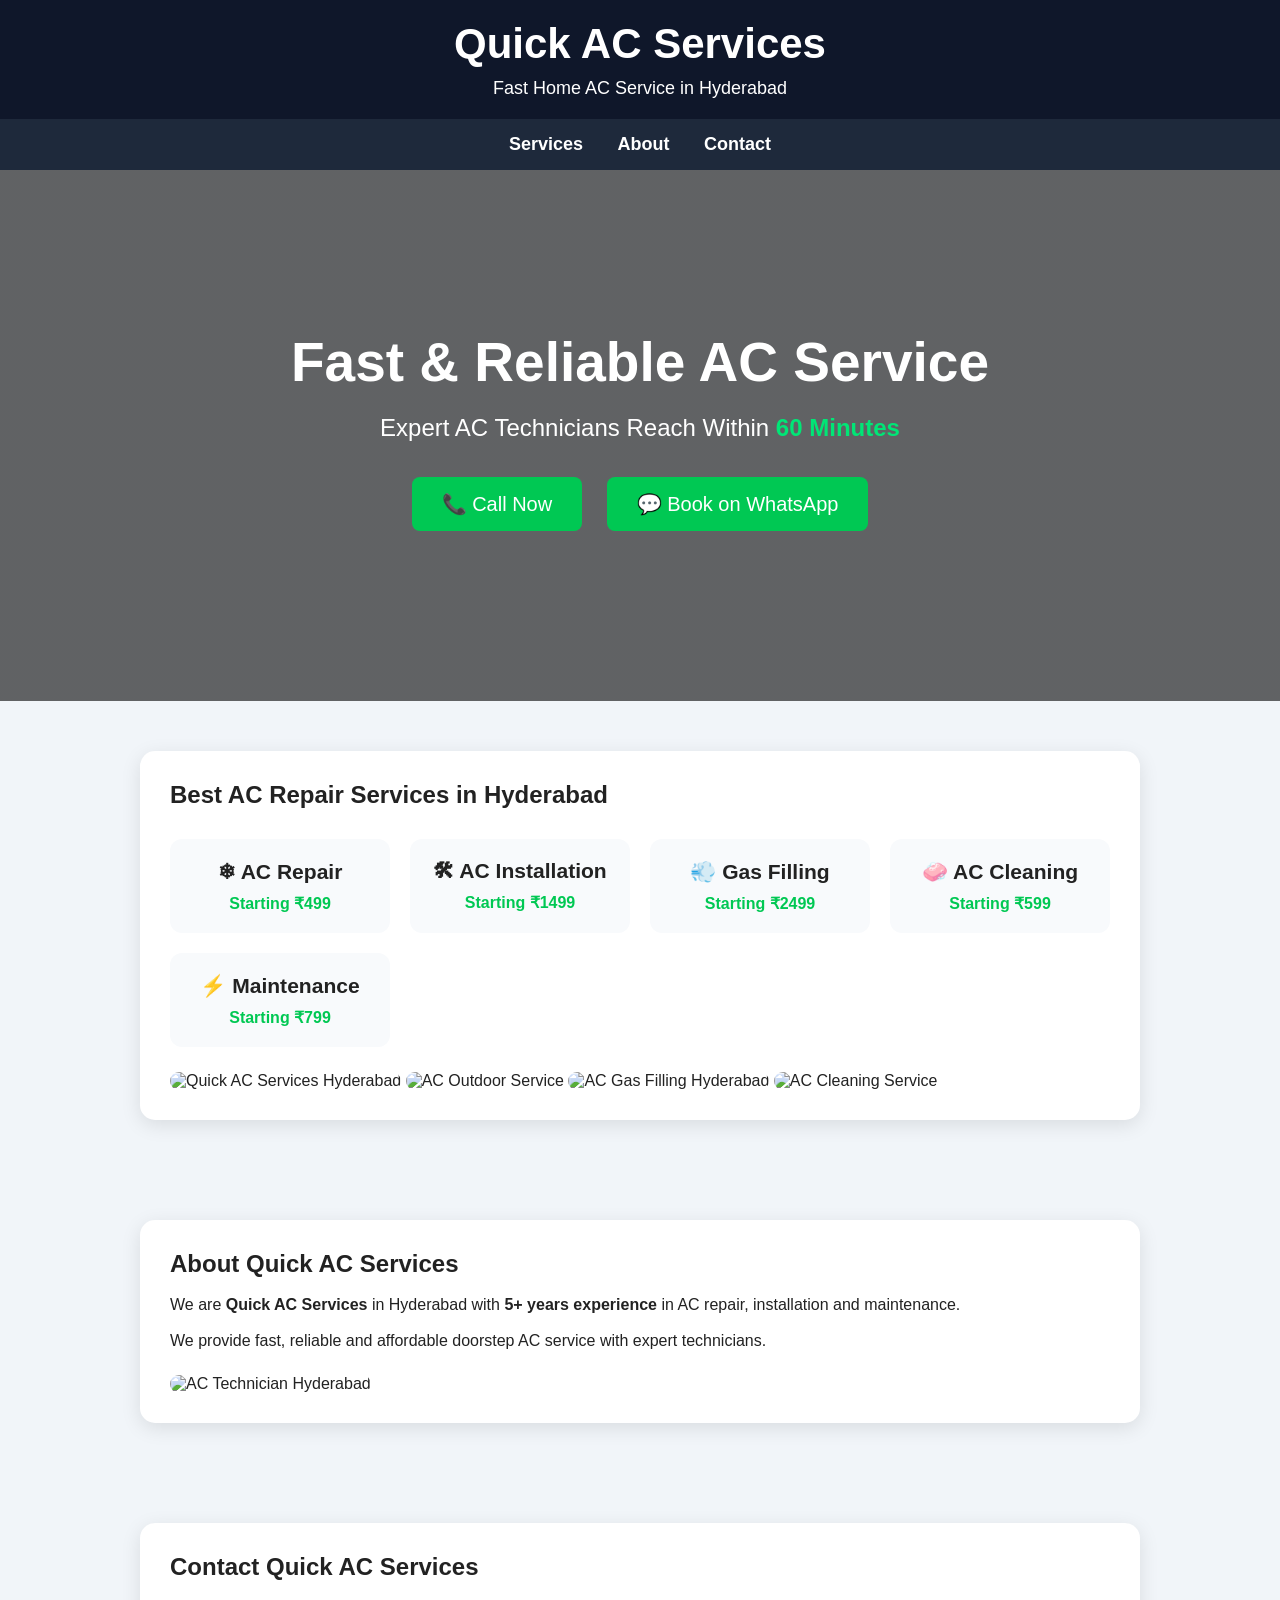
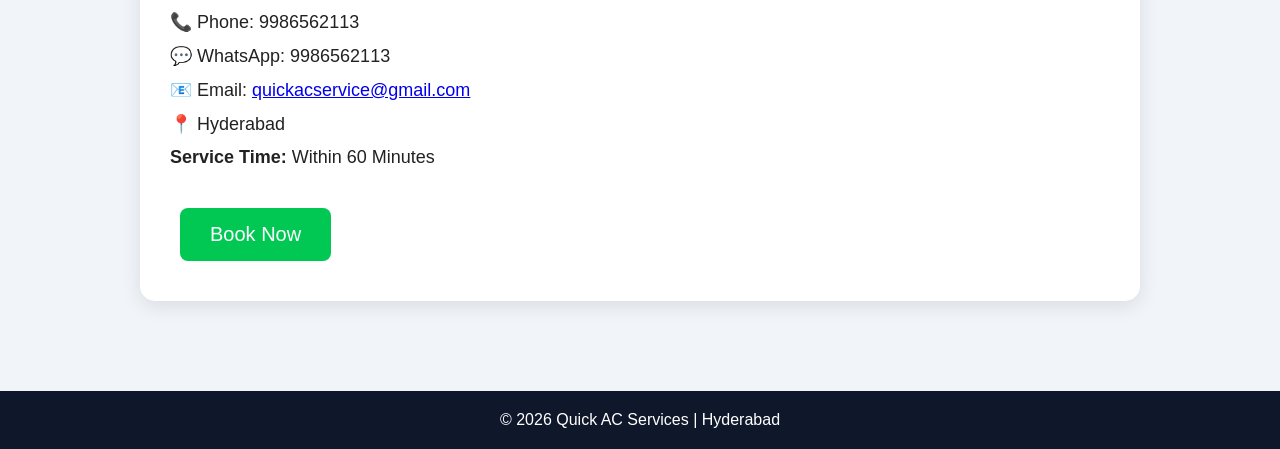
==== index.html @ db3abd40 "Update index.html" ====
<!DOCTYPE html>
<html lang="en">

<head>
  <meta charset="UTF-8">
  <meta name="viewport" content="width=device-width, initial-scale=1.0">

  <title>Quick AC Services Hyderabad | AC Repair & Installation</title>

  <meta name="description"
        content="Quick AC Services Hyderabad provides AC repair, installation, gas filling, cleaning and maintenance services with fast doorstep support.">

  <meta name="keywords"
        content="Quick AC Services, AC repair Hyderabad, AC installation, AC gas filling, AC cleaning">

  <meta name="robots" content="index, follow">

  <meta name="author" content="Quick AC Services">

  <link rel="canonical"
        href="https://acservicecooltechs-cmyk.github.io/quickacservices.github.io/">

  <link rel="stylesheet" href="style.css">

</head>

<body>

<header>
  <h1>Quick AC Services</h1>
  <p>Fast Home AC Service in Hyderabad</p>
</header>

<nav>
  <a href="#services">Services</a>
  <a href="#about">About</a>
  <a href="#contact">Contact</a>
</nav>

<!-- HERO -->

<div class="hero">

  <h1>Fast & Reliable AC Service</h1>

  <p>
    Expert AC Technicians Reach Within
    <span class="highlight">60 Minutes</span>
  </p>

  <a class="btn"
     href="tel:+919986562113">
    📞 Call Now
  </a>

  <a class="btn"
     href="https://wa.me/919986562113"
     target="_blank">
    💬 Book on WhatsApp
  </a>

</div>

<!-- SERVICES -->

<section id="services">

  <div class="card">

    <h2>Best AC Repair Services in Hyderabad</h2>

    <div class="services-list">

      <div class="service-box">
        <h3>❄ AC Repair</h3>
        <p class="price">Starting ₹499</p>
      </div>

      <div class="service-box">
        <h3>🛠 AC Installation</h3>
        <p class="price">Starting ₹1499</p>
      </div>

      <div class="service-box">
        <h3>💨 Gas Filling</h3>
        <p class="price">Starting ₹2499</p>
      </div>

      <div class="service-box">
        <h3>🧼 AC Cleaning</h3>
        <p class="price">Starting ₹599</p>
      </div>

      <div class="service-box">
        <h3>⚡ Maintenance</h3>
        <p class="price">Starting ₹799</p>
      </div>

    </div>

    <img src="https://w0.peakpx.com/wallpaper/912/754/HD-wallpaper-affordable-ac-repair-in-mumbai-keep-your-home-cool-and-comfortable-ac-repair-in-mumbai-ac-repairing-service-mumbai-mumbai-ac-repair-ac-repair-mumbai-mumbai-ac-service-centre.jpg"
         alt="Quick AC Services Hyderabad">

    <img src="https://www.lsairconservicing.sg/wp-content/uploads/2024/07/clean-an-outdoor-aircon-unit.jpg"
         alt="AC Outdoor Service">

    <img src="https://ajmeracservice.com/wp-content/uploads/2023/07/ac-gas-filling-ajmer-city.jpg"
         alt="AC Gas Filling Hyderabad">

    <img src="https://img.freepik.com/premium-photo/air-conditioner-cleaning-with-spray-foam-cleaner_293060-8781.jpg"
         alt="AC Cleaning Service">

  </div>

</section>

<!-- ABOUT -->

<section id="about">

  <div class="card">

    <h2>About Quick AC Services</h2>

    <br>

    <p>
      We are <b>Quick AC Services</b> in Hyderabad with
      <b>5+ years experience</b> in AC repair,
      installation and maintenance.
    </p>

    <br>

    <p>
      We provide fast, reliable and affordable
      doorstep AC service with expert technicians.
    </p>

    <img src="https://images.unsplash.com/photo-1581092921461-eab62e97a780?q=80&w=1400&auto=format&fit=crop"
         alt="AC Technician Hyderabad">

  </div>

</section>

<!-- CONTACT -->

<section id="contact">

  <div class="card contact">

    <h2>Contact Quick AC Services</h2>

    <br>

    <p>📞 Phone: 9986562113</p>

    <p>💬 WhatsApp: 9986562113</p>

    <p>
      📧 Email:
      <a href="mailto:quickacservice@gmail.com">
        quickacservice@gmail.com
      </a>
    </p>

    <p>📍 Hyderabad</p>

    <p><b>Service Time:</b> Within 60 Minutes</p>

    <br>

    <a class="btn"
       href="https://wa.me/919986562113"
       target="_blank">
      Book Now
    </a>

  </div>

</section>

<footer>
  <p>© 2026 Quick AC Services | Hyderabad</p>
</footer>

</body>
</html>
---- style.css ----
*{
  margin:0;
  padding:0;
  box-sizing:border-box;
}

body{
  font-family:Arial,sans-serif;
  background:#f1f5f9;
  color:#222;
}

/* HEADER */

header{
  background:#0f172a;
  color:white;
  padding:20px;
  text-align:center;
}

header h1{
  font-size:42px;
}

header p{
  margin-top:10px;
  font-size:18px;
}

/* NAVBAR */

nav{
  background:#1e293b;
  padding:15px;
  text-align:center;
}

nav a{
  color:white;
  text-decoration:none;
  margin:15px;
  font-weight:bold;
  font-size:18px;
}

/* HERO */

.hero{
  background:
  linear-gradient(rgba(0,0,0,0.6),rgba(0,0,0,0.6)),
  url('https://static.vecteezy.com/system/resources/thumbnails/074/236/850/small/professional-air-conditioner-repair-technician-using-screwdriver-for-split-system-maintenance-photo.jpg');

  background-size:cover;
  background-position:center;

  color:white;
  text-align:center;
  padding:160px 20px;
}

.hero h1{
  font-size:55px;
  margin-bottom:20px;
}

.hero p{
  font-size:24px;
  margin-bottom:25px;
}

/* BUTTON */

.btn{
  background:#00c853;
  color:white;
  padding:15px 30px;
  text-decoration:none;
  border-radius:8px;
  font-size:20px;
  display:inline-block;
  transition:0.3s;
  margin:10px;
}

.btn:hover{
  background:#00a844;
}

/* SECTION */

section{
  padding:50px 20px;
}

/* CARD */

.card{
  background:white;
  max-width:1000px;
  margin:auto;
  padding:30px;
  border-radius:15px;
  box-shadow:0 5px 20px rgba(0,0,0,0.1);
}

/* SERVICES */

.services-list{
  display:grid;
  grid-template-columns:repeat(auto-fit,minmax(200px,1fr));
  gap:20px;
  margin-top:30px;
}

.service-box{
  background:#f8fafc;
  padding:20px;
  border-radius:12px;
  text-align:center;
  font-size:18px;
  font-weight:bold;
  transition:0.3s;
}

.service-box:hover{
  transform:translateY(-5px);
  box-shadow:0 8px 20px rgba(0,0,0,0.1);
}

.price{
  display:block;
  margin-top:10px;
  font-size:16px;
  color:#00c853;
  font-weight:700;
}

img{
  width:100%;
  border-radius:15px;
  margin-top:25px;
}

/* CONTACT */

.contact p{
  margin:12px 0;
  font-size:18px;
}

/* FOOTER */

footer{
  background:#0f172a;
  color:white;
  text-align:center;
  padding:20px;
  margin-top:40px;
}

.highlight{
  color:#00e676;
  font-weight:bold;
}

/* MOBILE RESPONSIVE */

@media(max-width:768px){

  .hero h1{
    font-size:36px;
  }

  .hero p{
    font-size:18px;
  }

  header h1{
    font-size:30px;
  }

  nav a{
    display:block;
    margin:10px 0;
  }

}
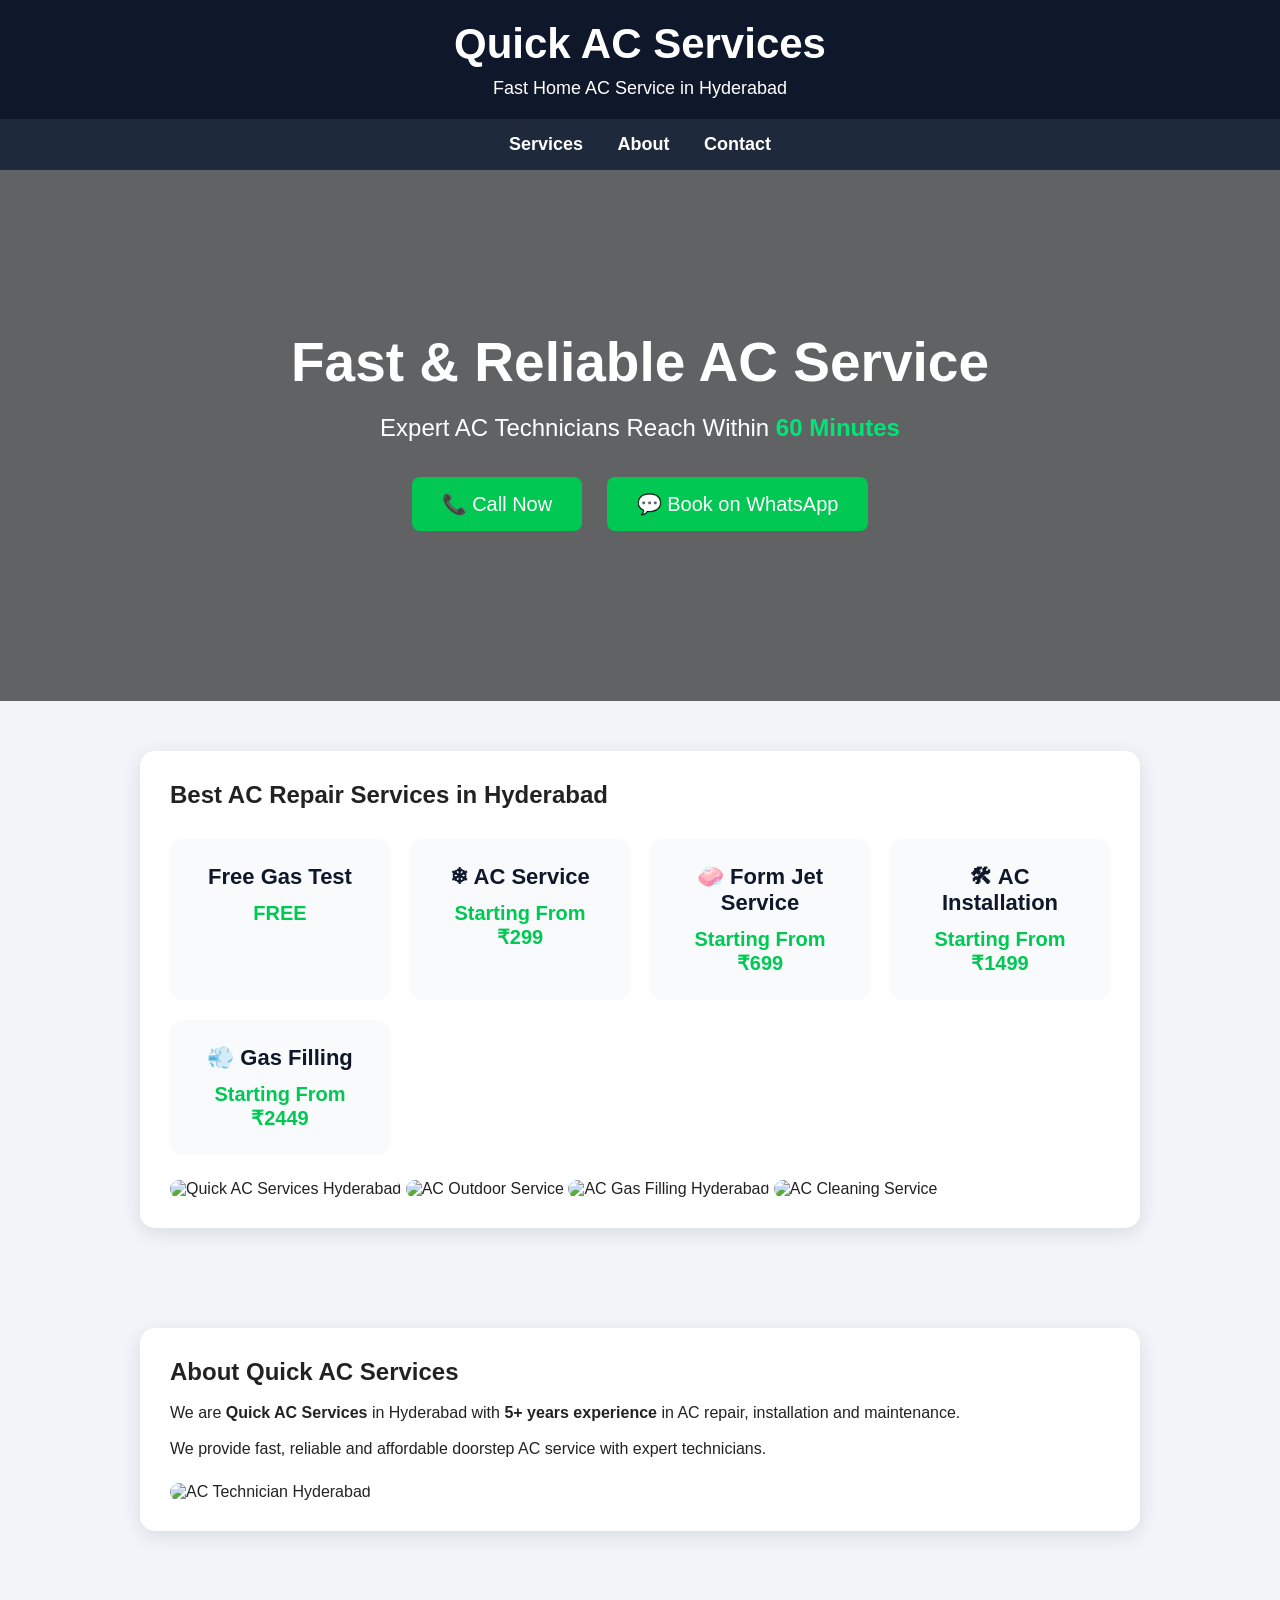
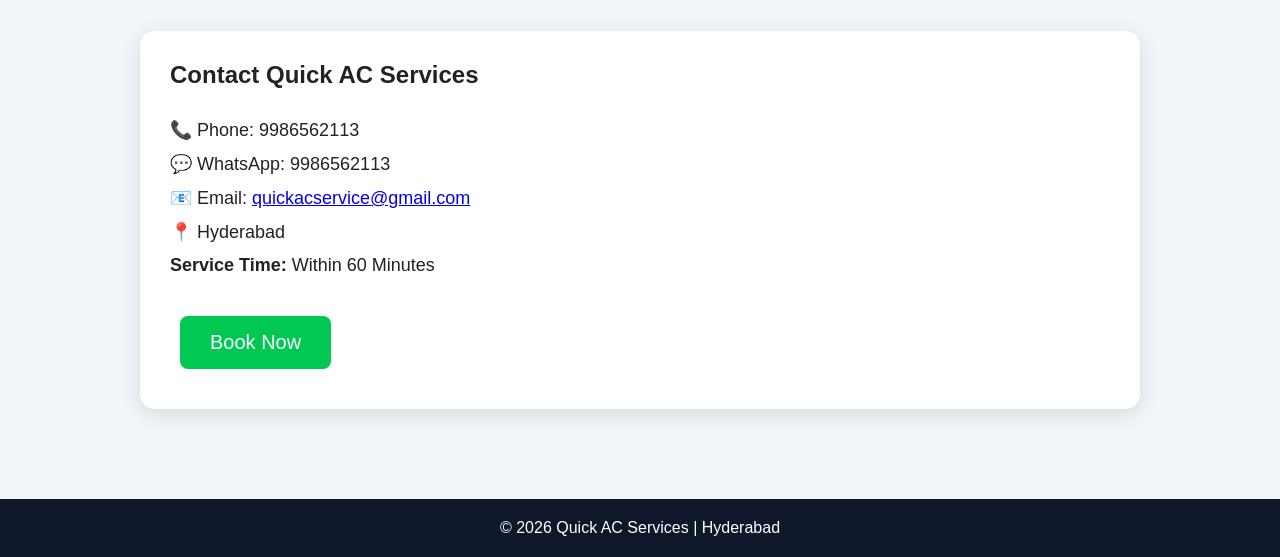
==== commit d013f05f: "Update index.html" ====
--- a/index.html
+++ b/index.html
@@ -70,30 +70,30 @@
     <h2>Best AC Repair Services in Hyderabad</h2>
 
     <div class="services-list">
-
+      
       <div class="service-box">
-        <h3>❄ AC Repair</h3>
-        <p class="price">Starting ₹499</p>
+        <h3>Free Gas Test</h3>
+        <p class="price">FREE</p>
       </div>
 
       <div class="service-box">
+        <h3>❄ AC Service</h3>
+        <p class="price">Starting From ₹299</p>
+      </div>
+
+      <div class="service-box">
+        <h3>🧼 Form Jet Service</h3>
+        <p class="price">Starting From ₹699</p>
+      </div>
+      
+      <div class="service-box">
         <h3>🛠 AC Installation</h3>
-        <p class="price">Starting ₹1499</p>
+        <p class="price">Starting From ₹1499</p>
       </div>
 
       <div class="service-box">
         <h3>💨 Gas Filling</h3>
-        <p class="price">Starting ₹2499</p>
-      </div>
-
-      <div class="service-box">
-        <h3>🧼 AC Cleaning</h3>
-        <p class="price">Starting ₹599</p>
-      </div>
-
-      <div class="service-box">
-        <h3>⚡ Maintenance</h3>
-        <p class="price">Starting ₹799</p>
+        <p class="price">Starting From ₹2449</p>
       </div>
 
     </div>
--- a/style.css
+++ b/style.css
@@ -115,11 +115,9 @@
 
 .service-box{
   background:#f8fafc;
-  padding:20px;
+  padding:25px;
   border-radius:12px;
   text-align:center;
-  font-size:18px;
-  font-weight:bold;
   transition:0.3s;
 }
 
@@ -128,12 +126,16 @@
   box-shadow:0 8px 20px rgba(0,0,0,0.1);
 }
 
+.service-box h3{
+  font-size:22px;
+  margin-bottom:12px;
+  color:#0f172a;
+}
+
 .price{
-  display:block;
-  margin-top:10px;
-  font-size:16px;
   color:#00c853;
-  font-weight:700;
+  font-size:20px;
+  font-weight:bold;
 }
 
 img{
@@ -184,5 +186,12 @@
     display:block;
     margin:10px 0;
   }
-
+  
+  .price{
+    display:block;
+    margin-top:10px;
+    color:#00c853;
+    font-size:20px;
+    font-weight:bold;
+  }
 }
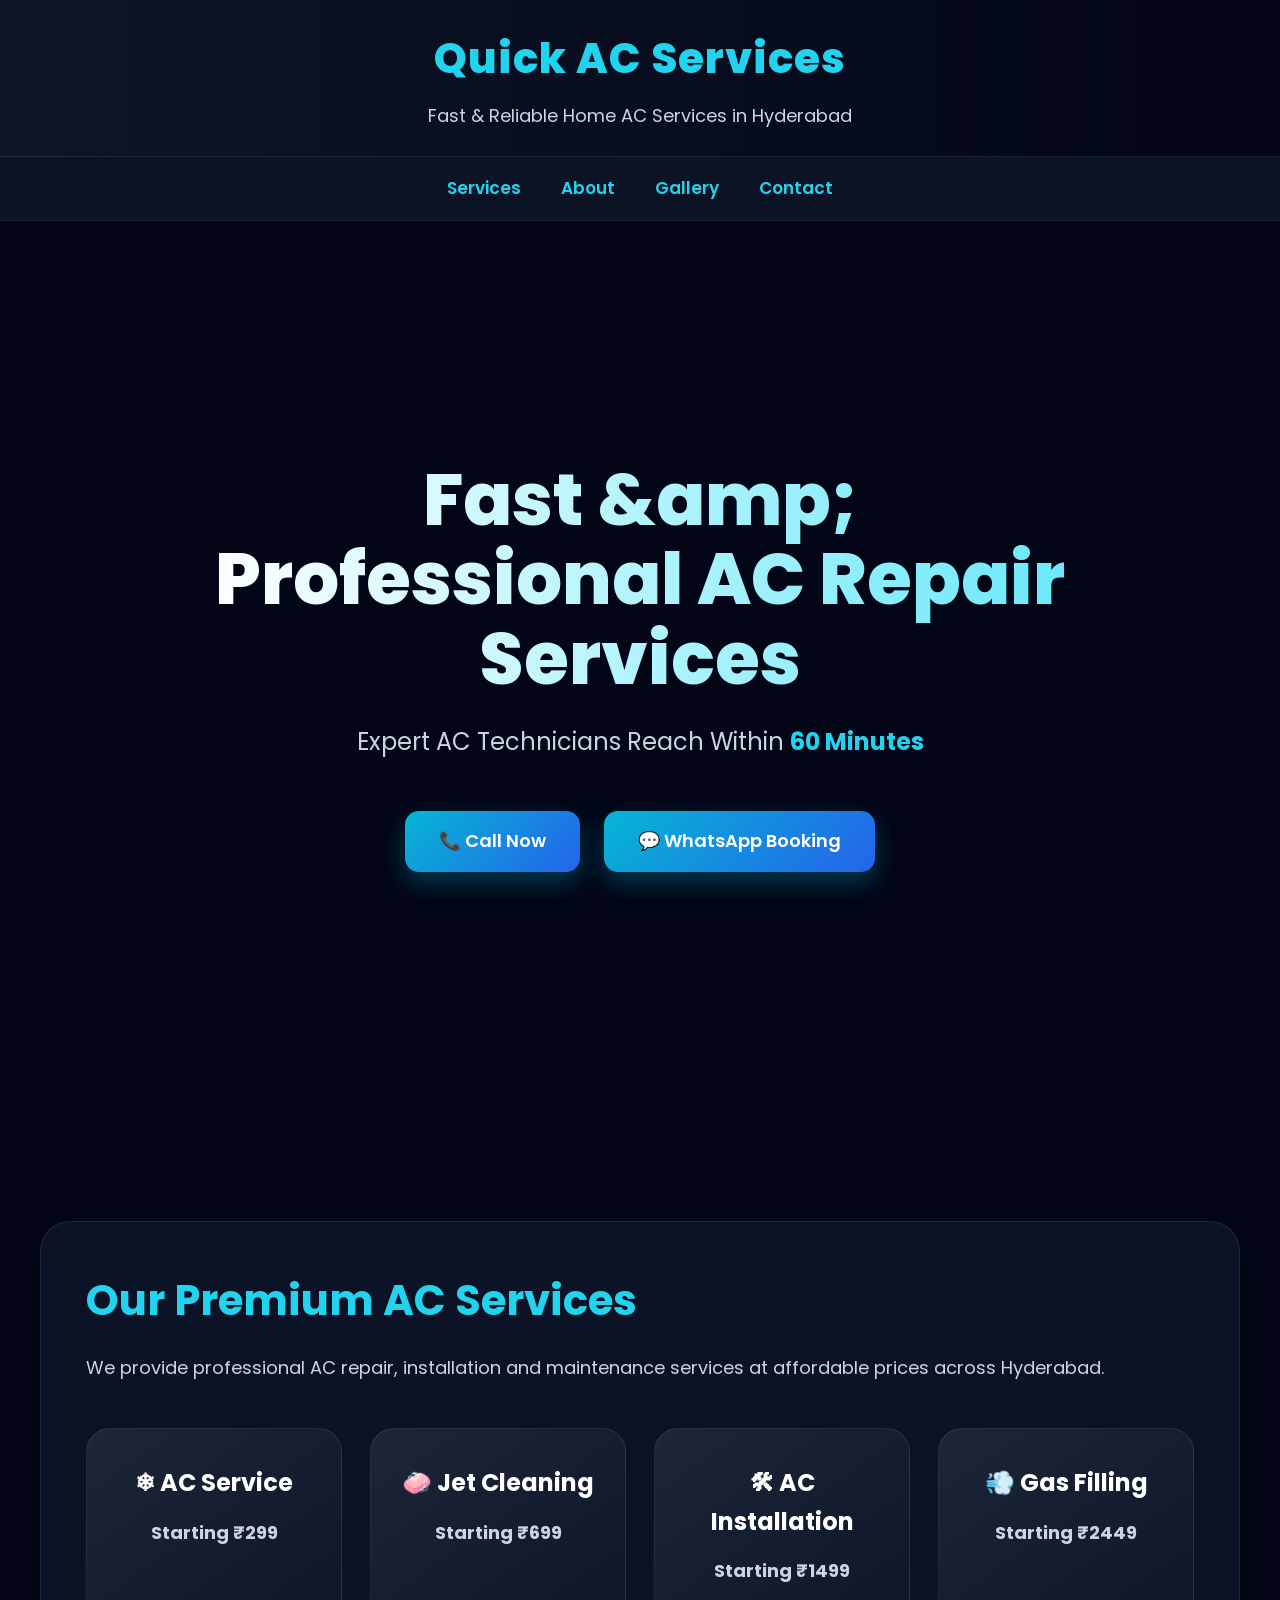
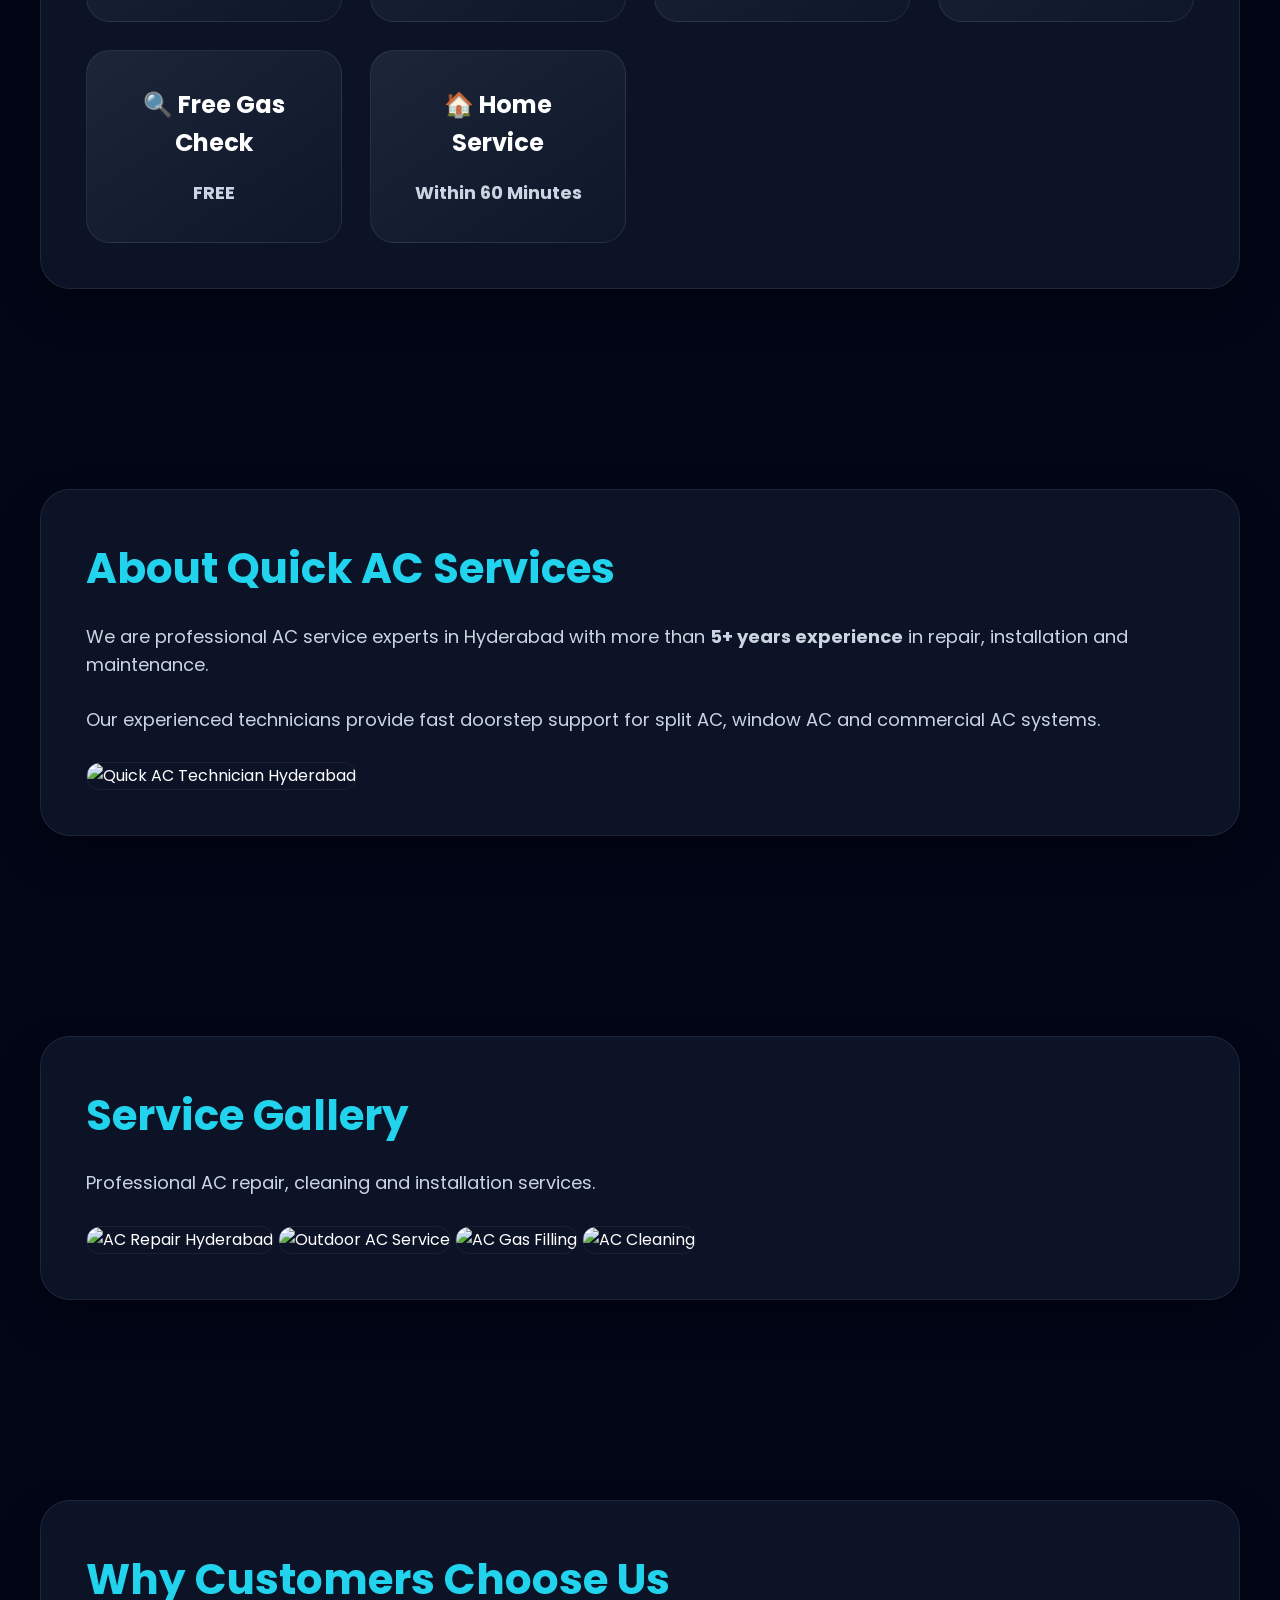
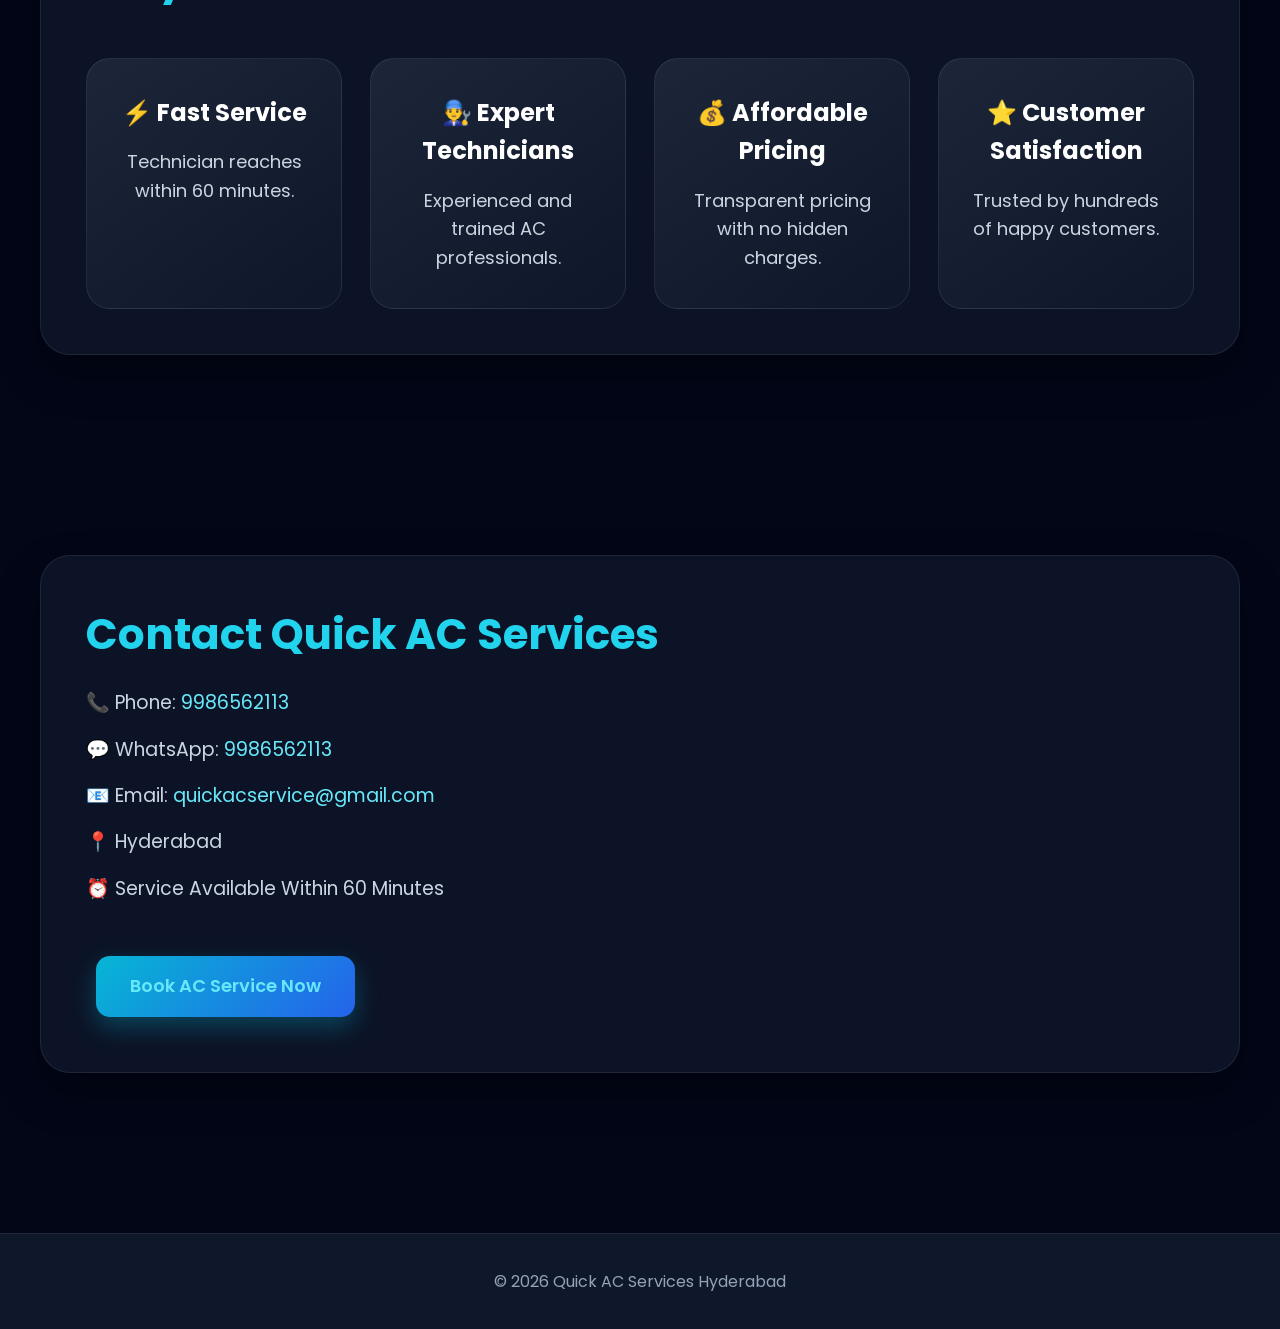
==== commit 250c6d97: "Update index.html" ====
--- a/index.html
+++ b/index.html
@@ -2,188 +2,403 @@
 <html lang="en">
 
 <head>
+
   <meta charset="UTF-8">
-  <meta name="viewport" content="width=device-width, initial-scale=1.0">
-
-  <title>Quick AC Services Hyderabad | AC Repair & Installation</title>
+
+  <meta name="viewport"
+        content="width=device-width, initial-scale=1.0">
+
+  <title>
+    Quick AC Services Hyderabad | AC Repair & Installation
+  </title>
 
   <meta name="description"
-        content="Quick AC Services Hyderabad provides AC repair, installation, gas filling, cleaning and maintenance services with fast doorstep support.">
+        content="Quick AC Services Hyderabad provides fast AC repair, installation, gas filling, cleaning and maintenance services with expert technicians at your doorstep.">
 
   <meta name="keywords"
-        content="Quick AC Services, AC repair Hyderabad, AC installation, AC gas filling, AC cleaning">
-
-  <meta name="robots" content="index, follow">
-
-  <meta name="author" content="Quick AC Services">
+        content="AC Repair Hyderabad, AC Installation Hyderabad, AC Gas Filling, AC Cleaning Services, Quick AC Services">
+
+  <meta name="robots"
+        content="index, follow">
+
+  <meta name="author"
+        content="Quick AC Services">
+
+  <meta property="og:title"
+        content="Quick AC Services Hyderabad">
+
+  <meta property="og:description"
+        content="Professional AC Repair & Installation Services in Hyderabad. Fast Service Within 60 Minutes.">
+
+  <meta property="og:type"
+        content="website">
+
+  <meta property="og:image"
+        content="https://images.unsplash.com/photo-1581578731548-c64695cc6952?q=80&w=1200&auto=format&fit=crop">
+
+  <meta property="og:url"
+        content="https://acservicecooltechs-cmyk.github.io/quickacservices.github.io/">
 
   <link rel="canonical"
         href="https://acservicecooltechs-cmyk.github.io/quickacservices.github.io/">
 
-  <link rel="stylesheet" href="style.css">
+  <link rel="stylesheet"
+        href="style.css">
 
 </head>
 
 <body>
 
+<!-- HEADER -->
+
 <header>
+
   <h1>Quick AC Services</h1>
-  <p>Fast Home AC Service in Hyderabad</p>
+
+  <p>
+    Fast & Reliable Home AC Services in Hyderabad
+  </p>
+
 </header>
 
+<!-- NAVBAR -->
+
 <nav>
+
   <a href="#services">Services</a>
+
   <a href="#about">About</a>
+
+  <a href="#gallery">Gallery</a>
+
   <a href="#contact">Contact</a>
+
 </nav>
 
-<!-- HERO -->
-
-<div class="hero">
-
-  <h1>Fast & Reliable AC Service</h1>
+<!-- HERO SECTION -->
+
+<section class="hero">
+
+  <h1>
+    Fast & Professional AC Repair Services
+  </h1>
 
   <p>
     Expert AC Technicians Reach Within
     <span class="highlight">60 Minutes</span>
   </p>
 
-  <a class="btn"
-     href="tel:+919986562113">
-    📞 Call Now
-  </a>
-
-  <a class="btn"
-     href="https://wa.me/919986562113"
-     target="_blank">
-    💬 Book on WhatsApp
-  </a>
-
-</div>
-
-<!-- SERVICES -->
-
-<section id="services">
-
-  <div class="card">
-
-    <h2>Best AC Repair Services in Hyderabad</h2>
-
-    <div class="services-list">
-      
-      <div class="service-box">
-        <h3>Free Gas Test</h3>
-        <p class="price">FREE</p>
-      </div>
-
-      <div class="service-box">
-        <h3>❄ AC Service</h3>
-        <p class="price">Starting From ₹299</p>
-      </div>
-
-      <div class="service-box">
-        <h3>🧼 Form Jet Service</h3>
-        <p class="price">Starting From ₹699</p>
-      </div>
-      
-      <div class="service-box">
-        <h3>🛠 AC Installation</h3>
-        <p class="price">Starting From ₹1499</p>
-      </div>
-
-      <div class="service-box">
-        <h3>💨 Gas Filling</h3>
-        <p class="price">Starting From ₹2449</p>
-      </div>
-
-    </div>
-
-    <img src="https://w0.peakpx.com/wallpaper/912/754/HD-wallpaper-affordable-ac-repair-in-mumbai-keep-your-home-cool-and-comfortable-ac-repair-in-mumbai-ac-repairing-service-mumbai-mumbai-ac-repair-ac-repair-mumbai-mumbai-ac-service-centre.jpg"
-         alt="Quick AC Services Hyderabad">
-
-    <img src="https://www.lsairconservicing.sg/wp-content/uploads/2024/07/clean-an-outdoor-aircon-unit.jpg"
-         alt="AC Outdoor Service">
-
-    <img src="https://ajmeracservice.com/wp-content/uploads/2023/07/ac-gas-filling-ajmer-city.jpg"
-         alt="AC Gas Filling Hyderabad">
-
-    <img src="https://img.freepik.com/premium-photo/air-conditioner-cleaning-with-spray-foam-cleaner_293060-8781.jpg"
-         alt="AC Cleaning Service">
-
-  </div>
-
-</section>
-
-<!-- ABOUT -->
-
-<section id="about">
-
-  <div class="card">
-
-    <h2>About Quick AC Services</h2>
-
-    <br>
-
-    <p>
-      We are <b>Quick AC Services</b> in Hyderabad with
-      <b>5+ years experience</b> in AC repair,
-      installation and maintenance.
-    </p>
-
-    <br>
-
-    <p>
-      We provide fast, reliable and affordable
-      doorstep AC service with expert technicians.
-    </p>
-
-    <img src="https://images.unsplash.com/photo-1581092921461-eab62e97a780?q=80&w=1400&auto=format&fit=crop"
-         alt="AC Technician Hyderabad">
-
-  </div>
-
-</section>
-
-<!-- CONTACT -->
-
-<section id="contact">
-
-  <div class="card contact">
-
-    <h2>Contact Quick AC Services</h2>
-
-    <br>
-
-    <p>📞 Phone: 9986562113</p>
-
-    <p>💬 WhatsApp: 9986562113</p>
-
-    <p>
-      📧 Email:
-      <a href="mailto:quickacservice@gmail.com">
-        quickacservice@gmail.com
-      </a>
-    </p>
-
-    <p>📍 Hyderabad</p>
-
-    <p><b>Service Time:</b> Within 60 Minutes</p>
-
-    <br>
+  <div>
+
+    <a class="btn"
+       href="tel:+919986562113">
+
+      📞 Call Now
+
+    </a>
 
     <a class="btn"
        href="https://wa.me/919986562113"
        target="_blank">
-      Book Now
+
+      💬 WhatsApp Booking
+
     </a>
 
   </div>
 
 </section>
 
+<!-- SERVICES -->
+
+<section id="services">
+
+  <div class="card">
+
+    <h2>
+      Our Premium AC Services
+    </h2>
+
+    <p>
+      We provide professional AC repair,
+      installation and maintenance services
+      at affordable prices across Hyderabad.
+    </p>
+
+    <div class="services-list">
+
+      <div class="service-box">
+
+        <h3>❄ AC Service</h3>
+
+        <p class="price">
+          Starting ₹299
+        </p>
+
+      </div>
+
+      <div class="service-box">
+
+        <h3>🧼 Jet Cleaning</h3>
+
+        <p class="price">
+          Starting ₹699
+        </p>
+
+      </div>
+
+      <div class="service-box">
+
+        <h3>🛠 AC Installation</h3>
+
+        <p class="price">
+          Starting ₹1499
+        </p>
+
+      </div>
+
+      <div class="service-box">
+
+        <h3>💨 Gas Filling</h3>
+
+        <p class="price">
+          Starting ₹2449
+        </p>
+
+      </div>
+
+      <div class="service-box">
+
+        <h3>🔍 Free Gas Check</h3>
+
+        <p class="price">
+          FREE
+        </p>
+
+      </div>
+
+      <div class="service-box">
+
+        <h3>🏠 Home Service</h3>
+
+        <p class="price">
+          Within 60 Minutes
+        </p>
+
+      </div>
+
+    </div>
+
+  </div>
+
+</section>
+
+<!-- ABOUT -->
+
+<section id="about">
+
+  <div class="card">
+
+    <h2>
+      About Quick AC Services
+    </h2>
+
+    <p>
+      We are professional AC service experts
+      in Hyderabad with more than
+      <b>5+ years experience</b>
+      in repair, installation and maintenance.
+    </p>
+
+    <br>
+
+    <p>
+      Our experienced technicians provide
+      fast doorstep support for split AC,
+      window AC and commercial AC systems.
+    </p>
+
+    <img src="https://images.unsplash.com/photo-1581092921461-eab62e97a780?q=80&w=1400&auto=format&fit=crop"
+         alt="Quick AC Technician Hyderabad">
+
+  </div>
+
+</section>
+
+<!-- GALLERY -->
+
+<section id="gallery">
+
+  <div class="card">
+
+    <h2>
+      Service Gallery
+    </h2>
+
+    <p>
+      Professional AC repair, cleaning
+      and installation services.
+    </p>
+
+    <img src="https://w0.peakpx.com/wallpaper/912/754/HD-wallpaper-affordable-ac-repair-in-mumbai-keep-your-home-cool-and-comfortable-ac-repair-in-mumbai-ac-repairing-service-mumbai-mumbai-ac-repair-ac-repair-mumbai-mumbai-ac-service-centre.jpg"
+         alt="AC Repair Hyderabad">
+
+    <img src="https://www.lsairconservicing.sg/wp-content/uploads/2024/07/clean-an-outdoor-aircon-unit.jpg"
+         alt="Outdoor AC Service">
+
+    <img src="https://ajmeracservice.com/wp-content/uploads/2023/07/ac-gas-filling-ajmer-city.jpg"
+         alt="AC Gas Filling">
+
+    <img src="https://img.freepik.com/premium-photo/air-conditioner-cleaning-with-spray-foam-cleaner_293060-8781.jpg"
+         alt="AC Cleaning">
+
+  </div>
+
+</section>
+
+<!-- WHY CHOOSE US -->
+
+<section>
+
+  <div class="card">
+
+    <h2>
+      Why Customers Choose Us
+    </h2>
+
+    <div class="services-list">
+
+      <div class="service-box">
+
+        <h3>⚡ Fast Service</h3>
+
+        <p>
+          Technician reaches within
+          60 minutes.
+        </p>
+
+      </div>
+
+      <div class="service-box">
+
+        <h3>👨‍🔧 Expert Technicians</h3>
+
+        <p>
+          Experienced and trained AC
+          professionals.
+        </p>
+
+      </div>
+
+      <div class="service-box">
+
+        <h3>💰 Affordable Pricing</h3>
+
+        <p>
+          Transparent pricing with
+          no hidden charges.
+        </p>
+
+      </div>
+
+      <div class="service-box">
+
+        <h3>⭐ Customer Satisfaction</h3>
+
+        <p>
+          Trusted by hundreds of happy
+          customers.
+        </p>
+
+      </div>
+
+    </div>
+
+  </div>
+
+</section>
+
+<!-- CONTACT -->
+
+<section id="contact">
+
+  <div class="card contact">
+
+    <h2>
+      Contact Quick AC Services
+    </h2>
+
+    <p>
+      📞 Phone:
+      <a href="tel:+919986562113">
+        9986562113
+      </a>
+    </p>
+
+    <p>
+      💬 WhatsApp:
+      <a href="https://wa.me/919986562113"
+         target="_blank">
+
+        9986562113
+
+      </a>
+    </p>
+
+    <p>
+      📧 Email:
+      <a href="mailto:quickacservice@gmail.com">
+
+        quickacservice@gmail.com
+
+      </a>
+    </p>
+
+    <p>
+      📍 Hyderabad
+    </p>
+
+    <p>
+      ⏰ Service Available Within 60 Minutes
+    </p>
+
+    <br>
+
+    <a class="btn"
+       href="https://wa.me/919986562113"
+       target="_blank">
+
+      Book AC Service Now
+
+    </a>
+
+  </div>
+
+</section>
+
+<!-- FOOTER -->
+
 <footer>
-  <p>© 2026 Quick AC Services | Hyderabad</p>
+
+  <p>
+    © 2026 Quick AC Services Hyderabad
+  </p>
+
 </footer>
+
+<!-- FLOATING WHATSAPP BUTTON -->
+
+<a class="floating-whatsapp"
+   href="https://wa.me/919986562113"
+   target="_blank">
+
+  💬
+
+</a>
+
+<!-- SCRIPT -->
+
+<script src="script.js"></script>
 
 </body>
 </html>
--- a/style.css
+++ b/style.css
@@ -1,197 +1,522 @@
+/* GOOGLE FONT */
+
+@import url('https://fonts.googleapis.com/css2?family=Poppins:wght@300;400;500;600;700;800&display=swap');
+
+/* RESET */
+
 *{
   margin:0;
   padding:0;
   box-sizing:border-box;
-}
+  scroll-behavior:smooth;
+}
+
+/* BODY */
 
 body{
-  font-family:Arial,sans-serif;
-  background:#f1f5f9;
-  color:#222;
+  font-family:'Poppins',sans-serif;
+  background:#020617;
+  color:#fff;
+  overflow-x:hidden;
+  line-height:1.6;
+}
+
+/* SCROLLBAR */
+
+::-webkit-scrollbar{
+  width:10px;
+}
+
+::-webkit-scrollbar-track{
+  background:#0f172a;
+}
+
+::-webkit-scrollbar-thumb{
+  background:#06b6d4;
+  border-radius:20px;
 }
 
 /* HEADER */
 
 header{
-  background:#0f172a;
-  color:white;
-  padding:20px;
+  background:
+  linear-gradient(
+    90deg,
+    rgba(15,23,42,0.95),
+    rgba(2,6,23,0.95)
+  );
+
+  backdrop-filter:blur(12px);
+
+  padding:25px 20px;
   text-align:center;
+
+  border-bottom:
+  1px solid rgba(255,255,255,0.08);
+
+  position:sticky;
+  top:0;
+  z-index:999;
 }
 
 header h1{
   font-size:42px;
+  font-weight:800;
+  color:#22d3ee;
+  letter-spacing:1px;
 }
 
 header p{
   margin-top:10px;
+  color:#cbd5e1;
   font-size:18px;
 }
 
 /* NAVBAR */
 
 nav{
-  background:#1e293b;
-  padding:15px;
+  display:flex;
+  justify-content:center;
+  align-items:center;
+  gap:40px;
+
+  background:rgba(15,23,42,0.8);
+
+  backdrop-filter:blur(15px);
+
+  padding:18px;
+
+  position:sticky;
+  top:108px;
+  z-index:998;
+
+  border-bottom:
+  1px solid rgba(255,255,255,0.05);
+}
+
+nav a{
+  color:#e2e8f0;
+  text-decoration:none;
+  font-weight:600;
+  font-size:17px;
+  position:relative;
+  transition:0.3s;
+}
+
+nav a:hover{
+  color:#22d3ee;
+}
+
+nav a::after{
+  content:'';
+  position:absolute;
+  left:0;
+  bottom:-6px;
+  width:0%;
+  height:2px;
+  background:#22d3ee;
+  transition:0.3s;
+}
+
+nav a:hover::after{
+  width:100%;
+}
+
+.active-link{
+  color:#22d3ee;
+}
+
+/* HERO */
+
+.hero{
+  min-height:100vh;
+
+  background:
+  linear-gradient(
+    rgba(2,6,23,0.82),
+    rgba(2,6,23,0.82)
+  ),
+  url('https://static.vecteezy.com/system/resources/thumbnails/074/236/850/small/professional-air-conditioner-repair-technician-using-screwdriver-for-split-system-maintenance-photo.jpg');
+
+  background-size:cover;
+  background-position:center;
+
+  display:flex;
+  flex-direction:column;
+  justify-content:center;
+  align-items:center;
+
   text-align:center;
-}
-
-nav a{
+
+  padding:120px 20px;
+}
+
+.hero h1{
+  font-size:72px;
+  font-weight:800;
+  max-width:900px;
+  line-height:1.1;
+
+  background:
+  linear-gradient(
+    to right,
+    #fff,
+    #67e8f9
+  );
+
+  -webkit-background-clip:text;
+  -webkit-text-fill-color:transparent;
+
+  margin-bottom:25px;
+}
+
+.hero p{
+  font-size:24px;
+  color:#cbd5e1;
+  margin-bottom:40px;
+}
+
+.highlight{
+  color:#22d3ee;
+  font-weight:700;
+}
+
+/* BUTTON */
+
+.btn{
+  display:inline-block;
+
+  background:
+  linear-gradient(
+    135deg,
+    #06b6d4,
+    #2563eb
+  );
+
   color:white;
   text-decoration:none;
-  margin:15px;
-  font-weight:bold;
+
+  padding:16px 34px;
+
+  border-radius:14px;
+
   font-size:18px;
-}
-
-/* HERO */
-
-.hero{
+  font-weight:600;
+
+  margin:10px;
+
+  transition:0.35s ease;
+
+  box-shadow:
+  0 10px 25px rgba(6,182,212,0.3);
+}
+
+.btn:hover{
+  transform:translateY(-4px) scale(1.03);
+
+  box-shadow:
+  0 15px 35px rgba(6,182,212,0.45);
+}
+
+/* SECTION */
+
+section{
+  padding:100px 20px;
+}
+
+/* CARD */
+
+.card{
+  max-width:1200px;
+  margin:auto;
+
   background:
-  linear-gradient(rgba(0,0,0,0.6),rgba(0,0,0,0.6)),
-  url('https://static.vecteezy.com/system/resources/thumbnails/074/236/850/small/professional-air-conditioner-repair-technician-using-screwdriver-for-split-system-maintenance-photo.jpg');
-
-  background-size:cover;
-  background-position:center;
-
-  color:white;
-  text-align:center;
-  padding:160px 20px;
-}
-
-.hero h1{
-  font-size:55px;
+  rgba(15,23,42,0.85);
+
+  border:
+  1px solid rgba(255,255,255,0.08);
+
+  border-radius:30px;
+
+  padding:45px;
+
+  backdrop-filter:blur(15px);
+
+  box-shadow:
+  0 20px 40px rgba(0,0,0,0.35);
+
+  opacity:0;
+  transform:translateY(50px);
+
+  transition:1s ease;
+}
+
+.card.active{
+  opacity:1;
+  transform:translateY(0);
+}
+
+.card h2{
+  font-size:42px;
   margin-bottom:20px;
-}
-
-.hero p{
-  font-size:24px;
-  margin-bottom:25px;
-}
-
-/* BUTTON */
-
-.btn{
-  background:#00c853;
-  color:white;
-  padding:15px 30px;
-  text-decoration:none;
-  border-radius:8px;
-  font-size:20px;
-  display:inline-block;
-  transition:0.3s;
-  margin:10px;
-}
-
-.btn:hover{
-  background:#00a844;
-}
-
-/* SECTION */
-
-section{
-  padding:50px 20px;
-}
-
-/* CARD */
-
-.card{
-  background:white;
-  max-width:1000px;
-  margin:auto;
-  padding:30px;
-  border-radius:15px;
-  box-shadow:0 5px 20px rgba(0,0,0,0.1);
+  color:#22d3ee;
+}
+
+.card p{
+  color:#cbd5e1;
+  font-size:18px;
 }
 
 /* SERVICES */
 
 .services-list{
   display:grid;
-  grid-template-columns:repeat(auto-fit,minmax(200px,1fr));
-  gap:20px;
-  margin-top:30px;
+
+  grid-template-columns:
+  repeat(auto-fit,minmax(250px,1fr));
+
+  gap:28px;
+
+  margin-top:45px;
 }
 
 .service-box{
-  background:#f8fafc;
-  padding:25px;
-  border-radius:12px;
+  background:
+  linear-gradient(
+    145deg,
+    rgba(30,41,59,0.9),
+    rgba(15,23,42,0.95)
+  );
+
+  border:
+  1px solid rgba(255,255,255,0.08);
+
+  padding:35px 25px;
+
+  border-radius:24px;
+
   text-align:center;
-  transition:0.3s;
+
+  transition:0.4s ease;
+
+  opacity:0;
+  transform:translateY(50px);
+}
+
+.service-box.active{
+  opacity:1;
+  transform:translateY(0);
 }
 
 .service-box:hover{
-  transform:translateY(-5px);
-  box-shadow:0 8px 20px rgba(0,0,0,0.1);
+  transform:
+  translateY(-10px)
+  scale(1.03);
+
+  border-color:#22d3ee;
+
+  box-shadow:
+  0 20px 40px rgba(34,211,238,0.15);
 }
 
 .service-box h3{
+  font-size:24px;
+  margin-bottom:16px;
+  color:white;
+}
+
+.price{
+  color:#22d3ee;
   font-size:22px;
-  margin-bottom:12px;
-  color:#0f172a;
-}
-
-.price{
-  color:#00c853;
-  font-size:20px;
-  font-weight:bold;
-}
+  font-weight:700;
+}
+
+/* IMAGES */
 
 img{
   width:100%;
-  border-radius:15px;
-  margin-top:25px;
+  border-radius:24px;
+
+  margin-top:28px;
+
+  transition:0.4s ease;
+
+  border:
+  1px solid rgba(255,255,255,0.06);
+}
+
+img:hover{
+  transform:scale(1.02);
 }
 
 /* CONTACT */
 
 .contact p{
-  margin:12px 0;
-  font-size:18px;
+  margin:16px 0;
+  font-size:19px;
+}
+
+.contact a{
+  color:#67e8f9;
+  text-decoration:none;
 }
 
 /* FOOTER */
 
 footer{
   background:#0f172a;
+
+  text-align:center;
+
+  padding:35px;
+
+  margin-top:60px;
+
+  border-top:
+  1px solid rgba(255,255,255,0.08);
+
+  color:#94a3b8;
+}
+
+/* FLOATING WHATSAPP */
+
+.floating-whatsapp{
+  position:fixed;
+
+  bottom:25px;
+  right:25px;
+
+  width:65px;
+  height:65px;
+
+  background:#25d366;
+
   color:white;
-  text-align:center;
-  padding:20px;
-  margin-top:40px;
-}
-
-.highlight{
-  color:#00e676;
-  font-weight:bold;
-}
-
-/* MOBILE RESPONSIVE */
+
+  display:flex;
+  align-items:center;
+  justify-content:center;
+
+  border-radius:50%;
+
+  font-size:30px;
+
+  text-decoration:none;
+
+  box-shadow:
+  0 10px 30px rgba(37,211,102,0.45);
+
+  z-index:999;
+
+  opacity:0;
+  visibility:hidden;
+
+  transition:0.4s ease;
+}
+
+.show-whatsapp{
+  opacity:1;
+  visibility:visible;
+}
+
+.floating-whatsapp:hover{
+  transform:scale(1.1);
+}
+
+/* BACK TO TOP */
+
+.back-to-top{
+  position:fixed;
+
+  bottom:100px;
+  right:28px;
+
+  width:50px;
+  height:50px;
+
+  border:none;
+
+  border-radius:50%;
+
+  background:#06b6d4;
+
+  color:white;
+
+  font-size:22px;
+
+  cursor:pointer;
+
+  opacity:0;
+  visibility:hidden;
+
+  transition:0.4s ease;
+
+  z-index:999;
+}
+
+.show-top{
+  opacity:1;
+  visibility:visible;
+}
+
+.back-to-top:hover{
+  transform:translateY(-4px);
+}
+
+/* MOBILE */
 
 @media(max-width:768px){
 
+  header h1{
+    font-size:30px;
+  }
+
+  header p{
+    font-size:15px;
+  }
+
+  nav{
+    flex-wrap:wrap;
+    gap:20px;
+    top:90px;
+  }
+
+  nav a{
+    font-size:15px;
+  }
+
+  .hero{
+    padding:100px 20px;
+  }
+
   .hero h1{
-    font-size:36px;
+    font-size:42px;
   }
 
   .hero p{
     font-size:18px;
   }
 
-  header h1{
+  .btn{
+    width:100%;
+    max-width:320px;
+  }
+
+  .card{
+    padding:30px 22px;
+  }
+
+  .card h2{
     font-size:30px;
   }
 
-  nav a{
-    display:block;
-    margin:10px 0;
-  }
-  
-  .price{
-    display:block;
-    margin-top:10px;
-    color:#00c853;
-    font-size:20px;
-    font-weight:bold;
-  }
-}
+  .service-box{
+    padding:28px 20px;
+  }
+
+  .floating-whatsapp{
+    width:58px;
+    height:58px;
+    font-size:28px;
+  }
+}
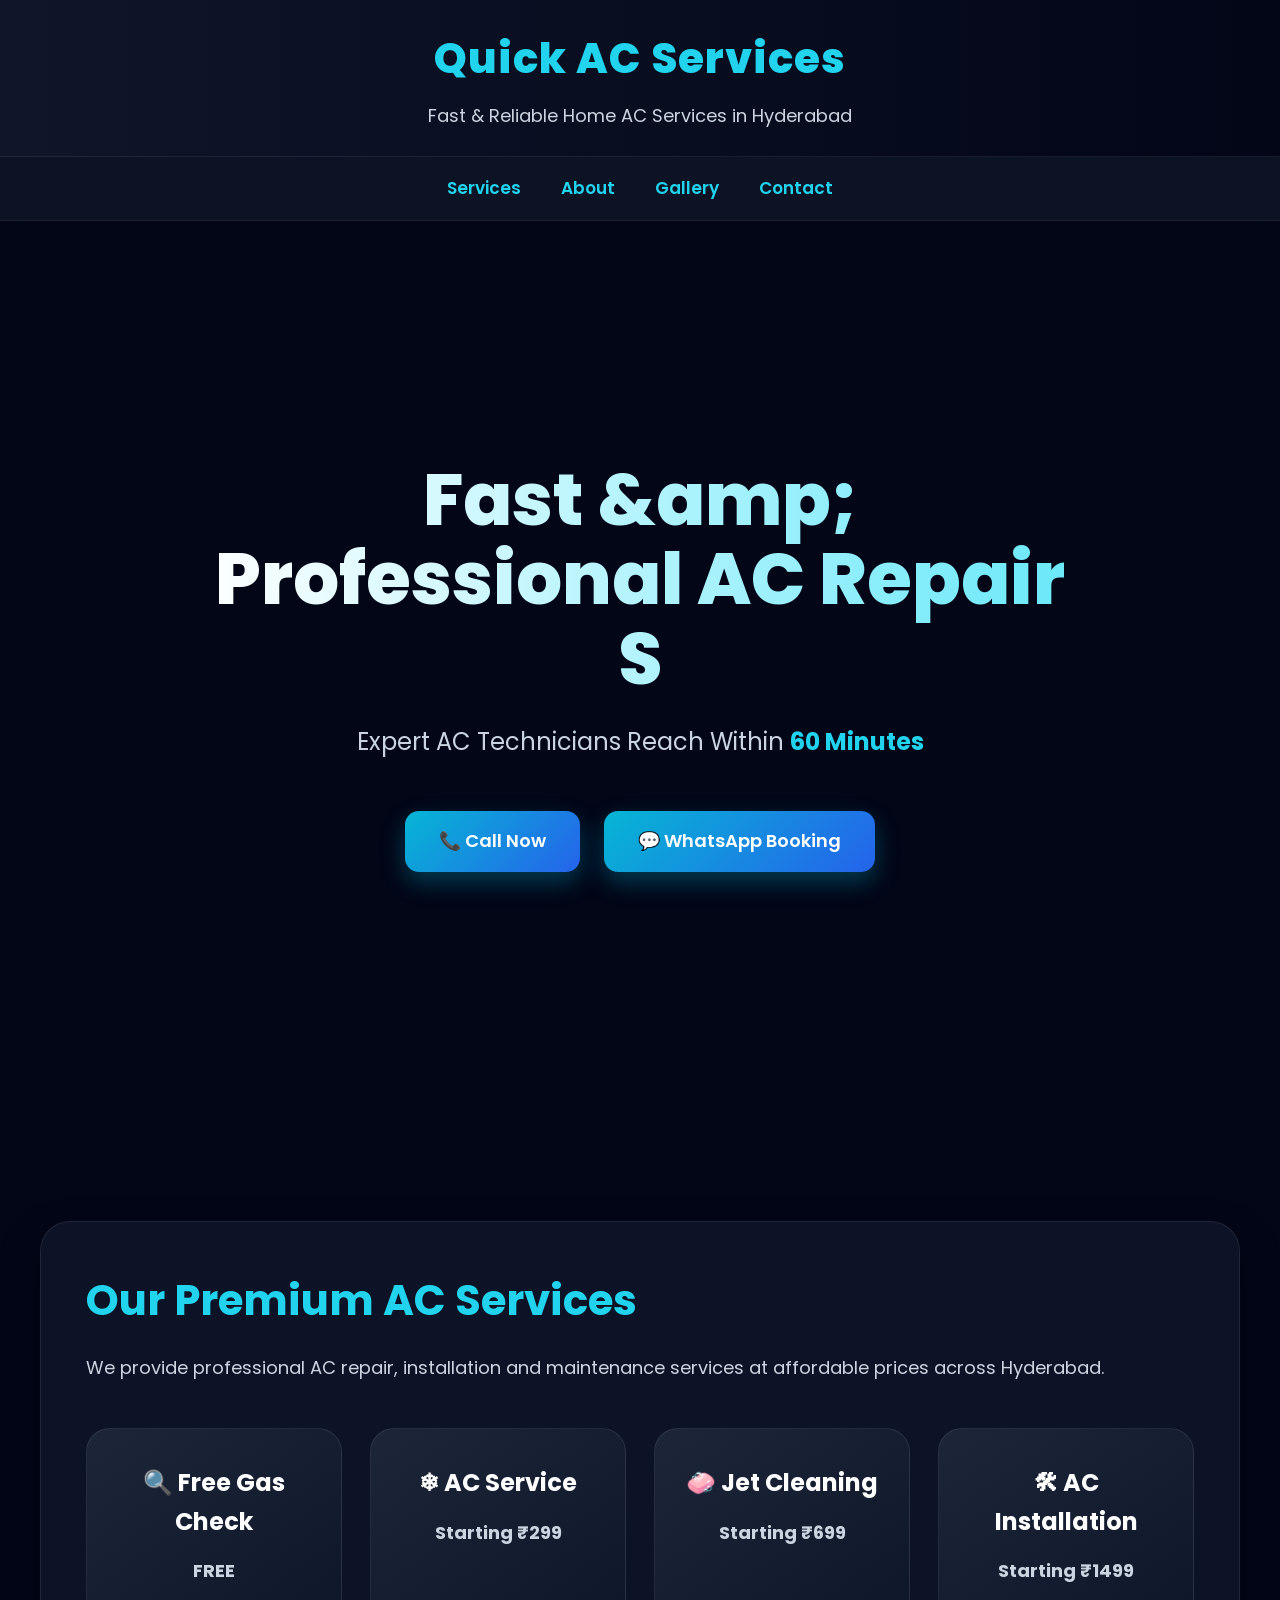
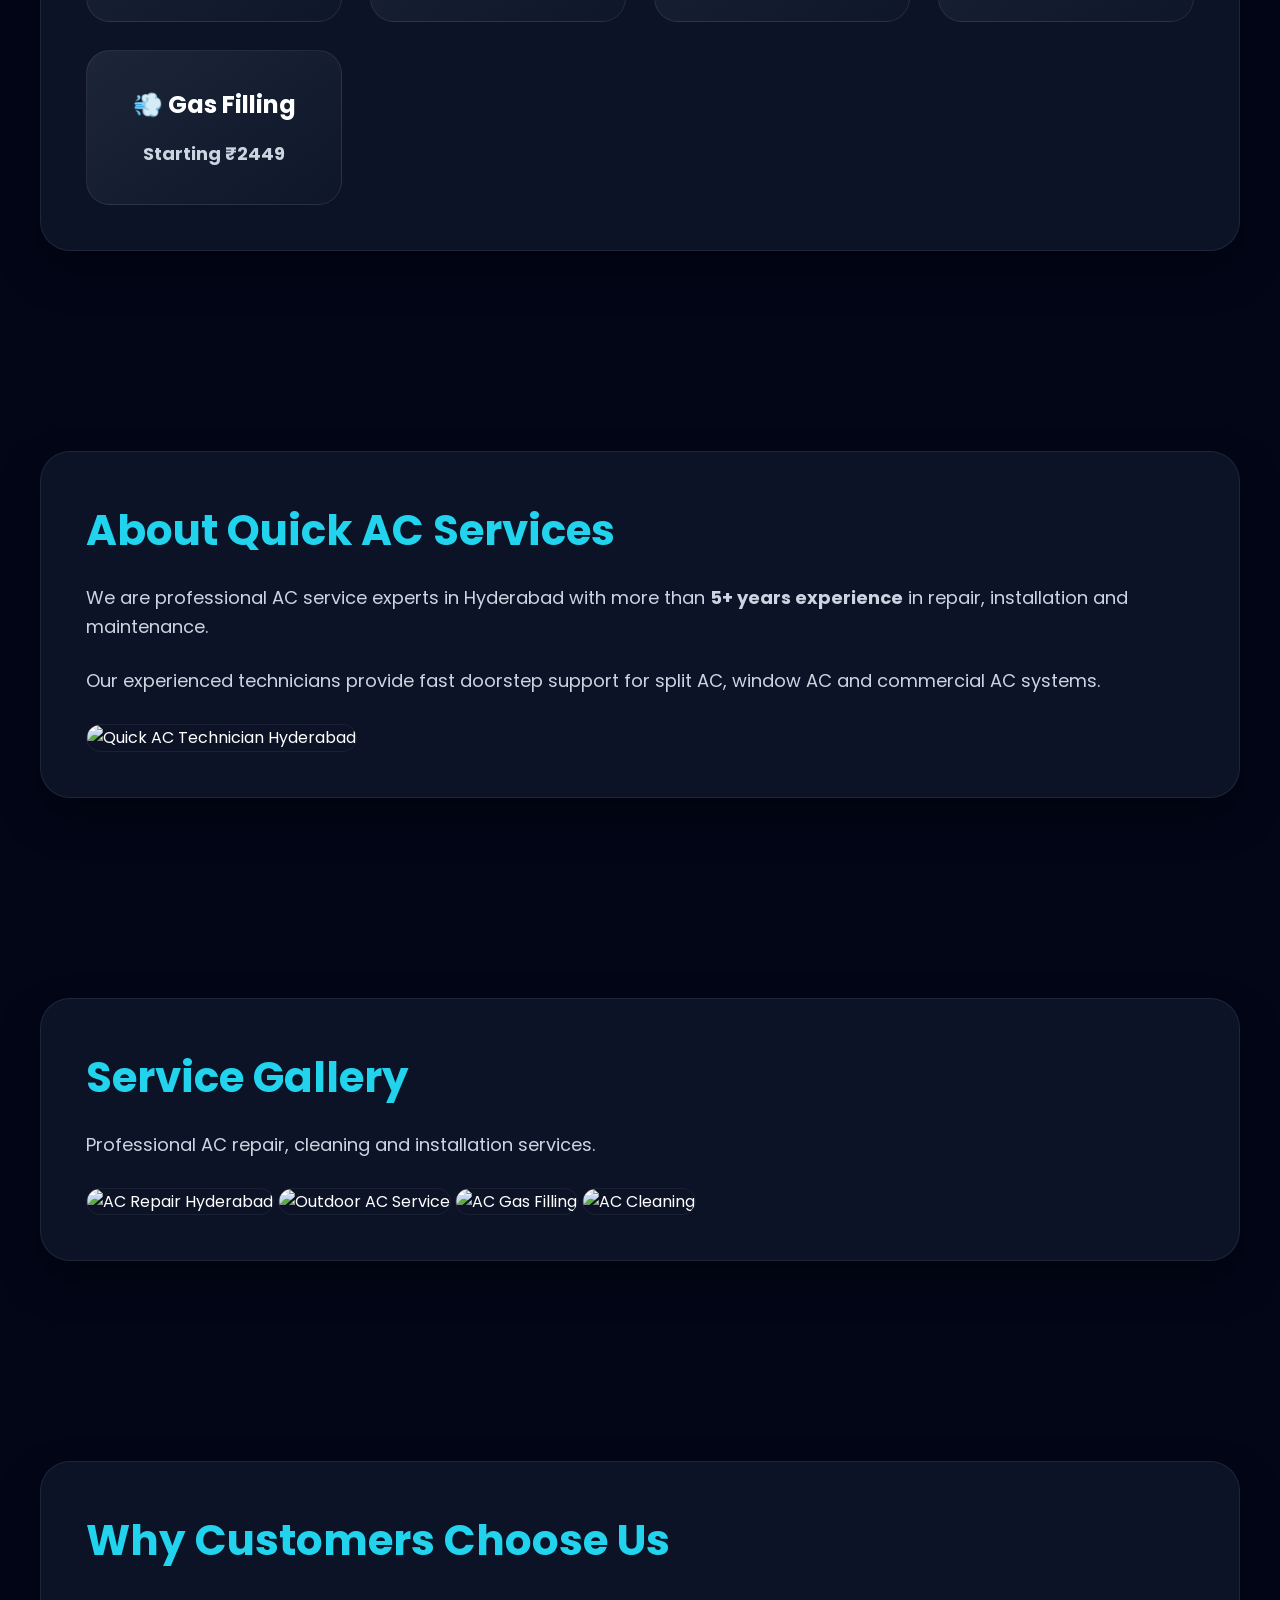
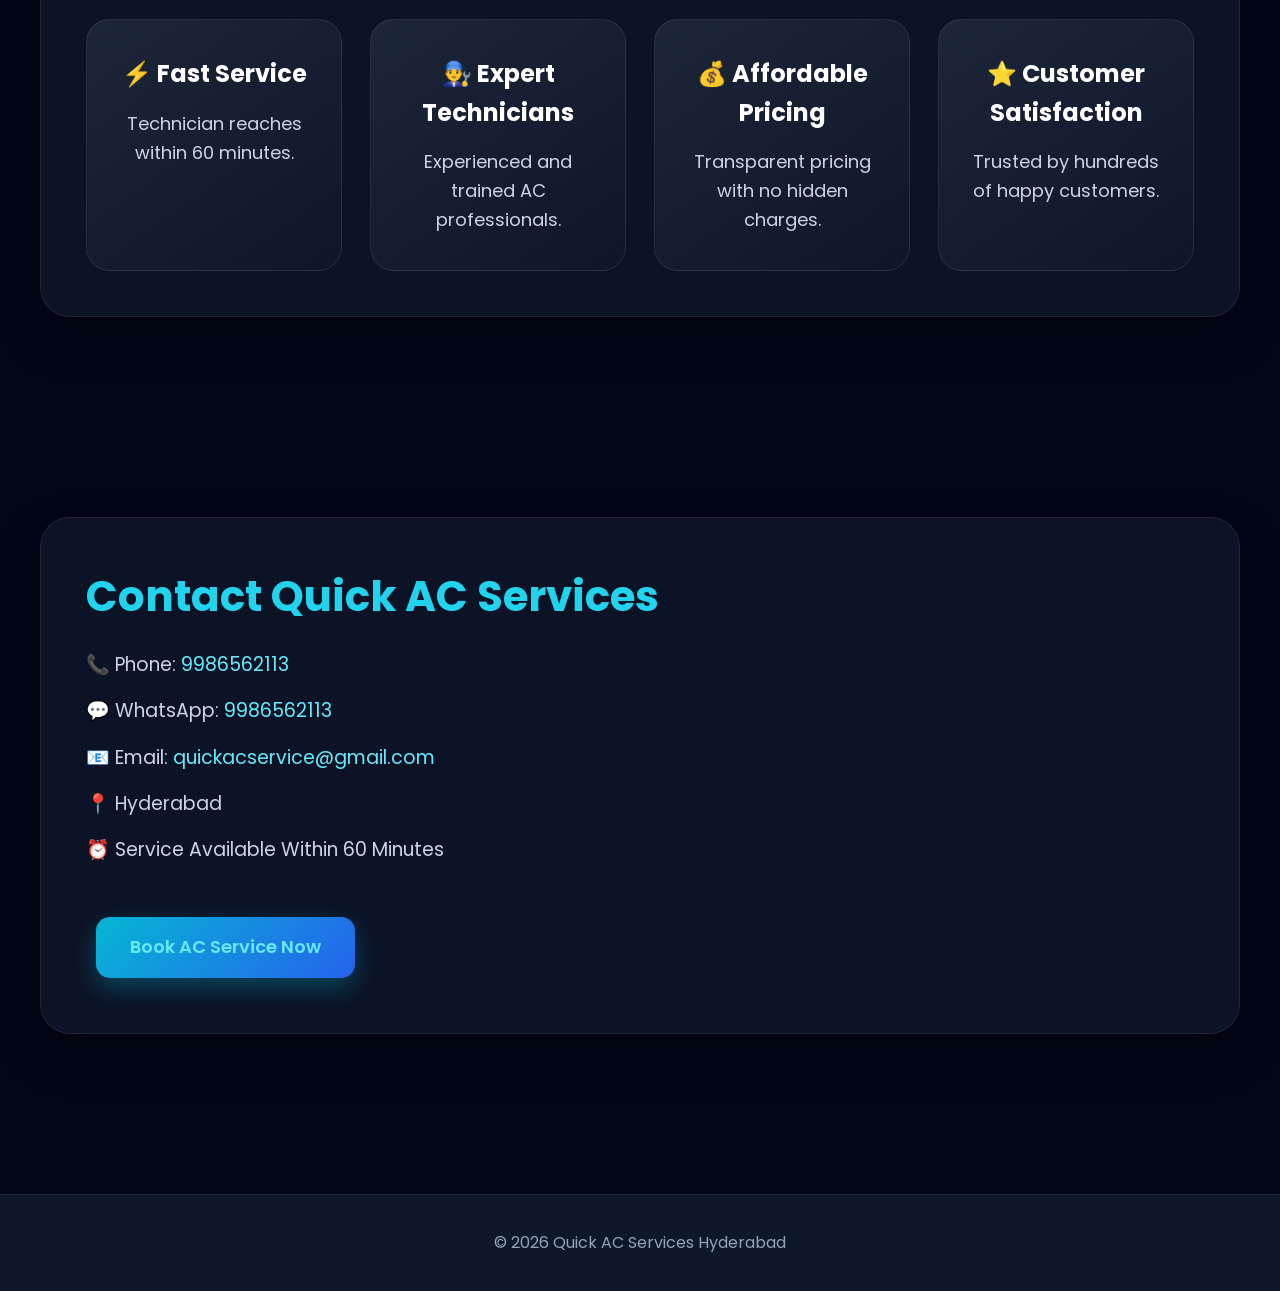
==== commit cd9acfeb: "Update index.html" ====
--- a/index.html
+++ b/index.html
@@ -126,6 +126,16 @@
     </p>
 
     <div class="services-list">
+      
+      <div class="service-box">
+
+        <h3>🔍 Free Gas Check</h3>
+
+        <p class="price">
+          FREE
+        </p>
+
+      </div>
 
       <div class="service-box">
 
@@ -163,26 +173,6 @@
 
         <p class="price">
           Starting ₹2449
-        </p>
-
-      </div>
-
-      <div class="service-box">
-
-        <h3>🔍 Free Gas Check</h3>
-
-        <p class="price">
-          FREE
-        </p>
-
-      </div>
-
-      <div class="service-box">
-
-        <h3>🏠 Home Service</h3>
-
-        <p class="price">
-          Within 60 Minutes
         </p>
 
       </div>
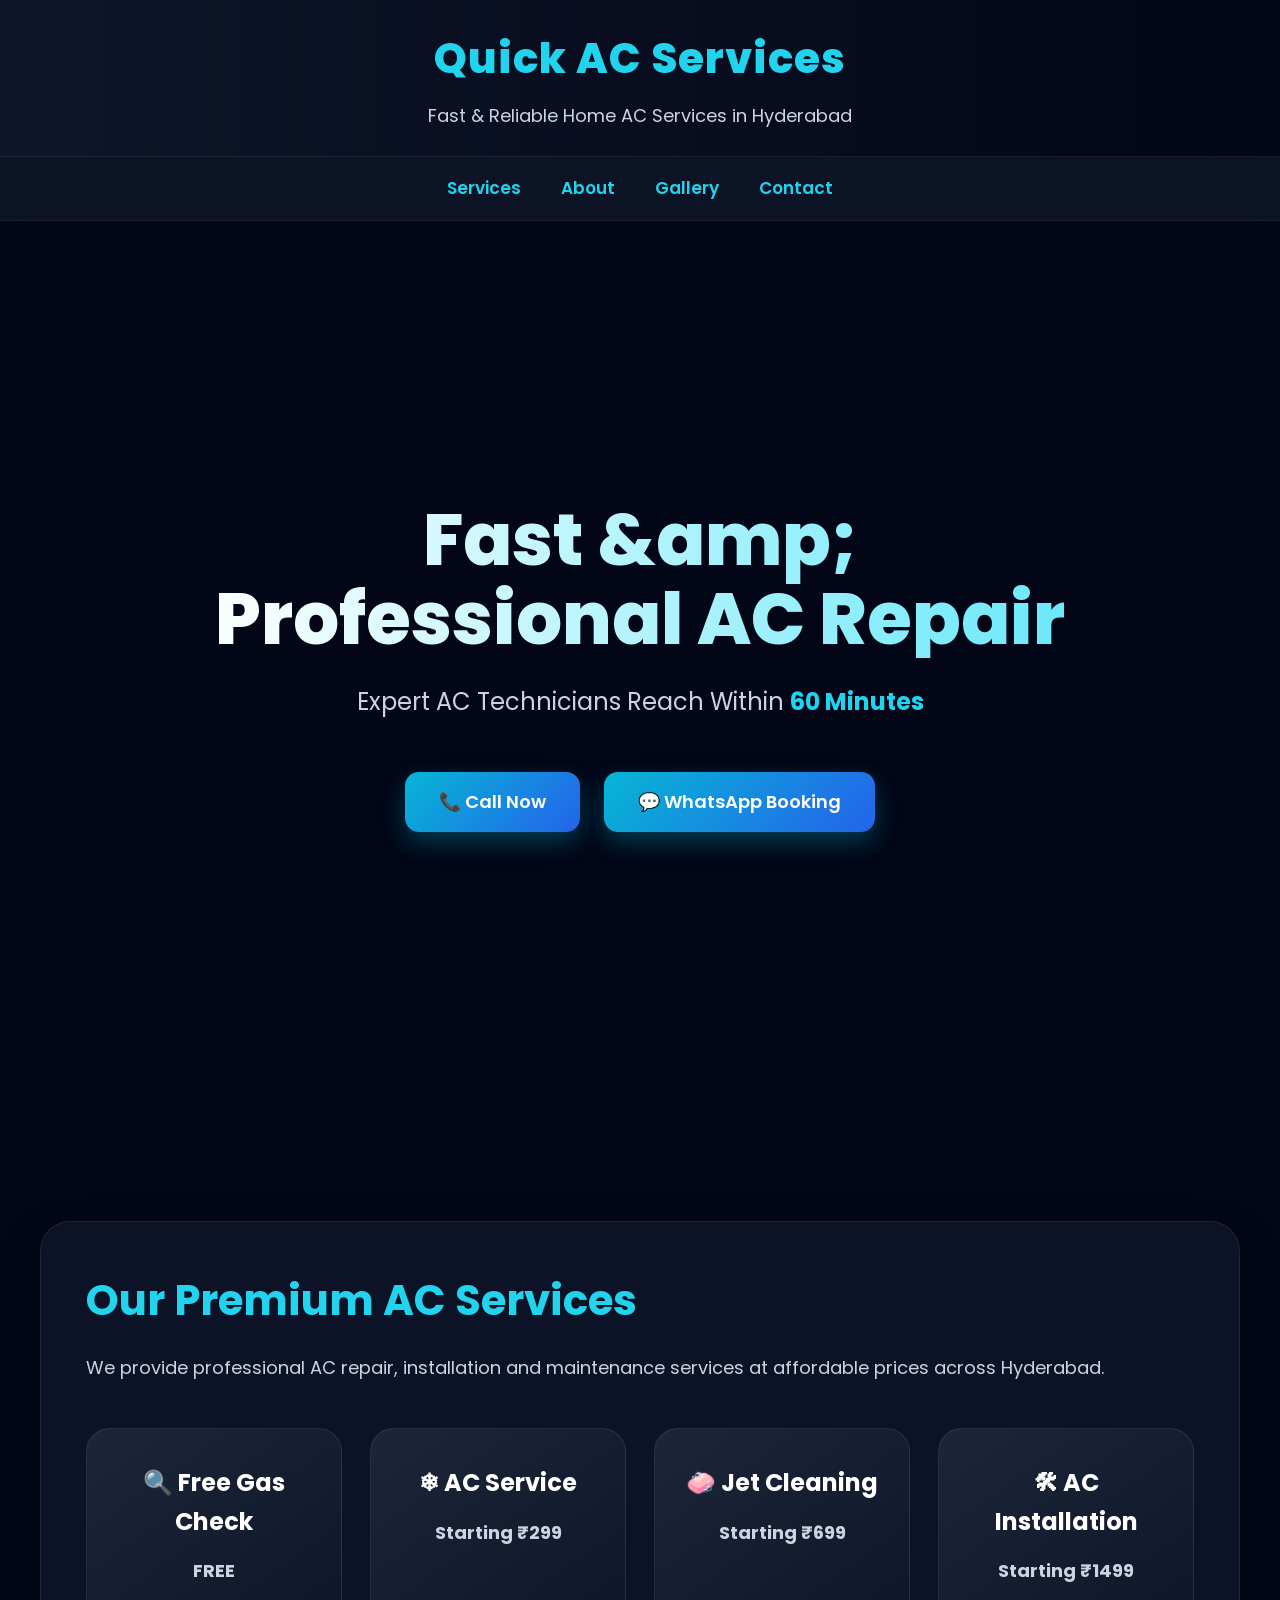
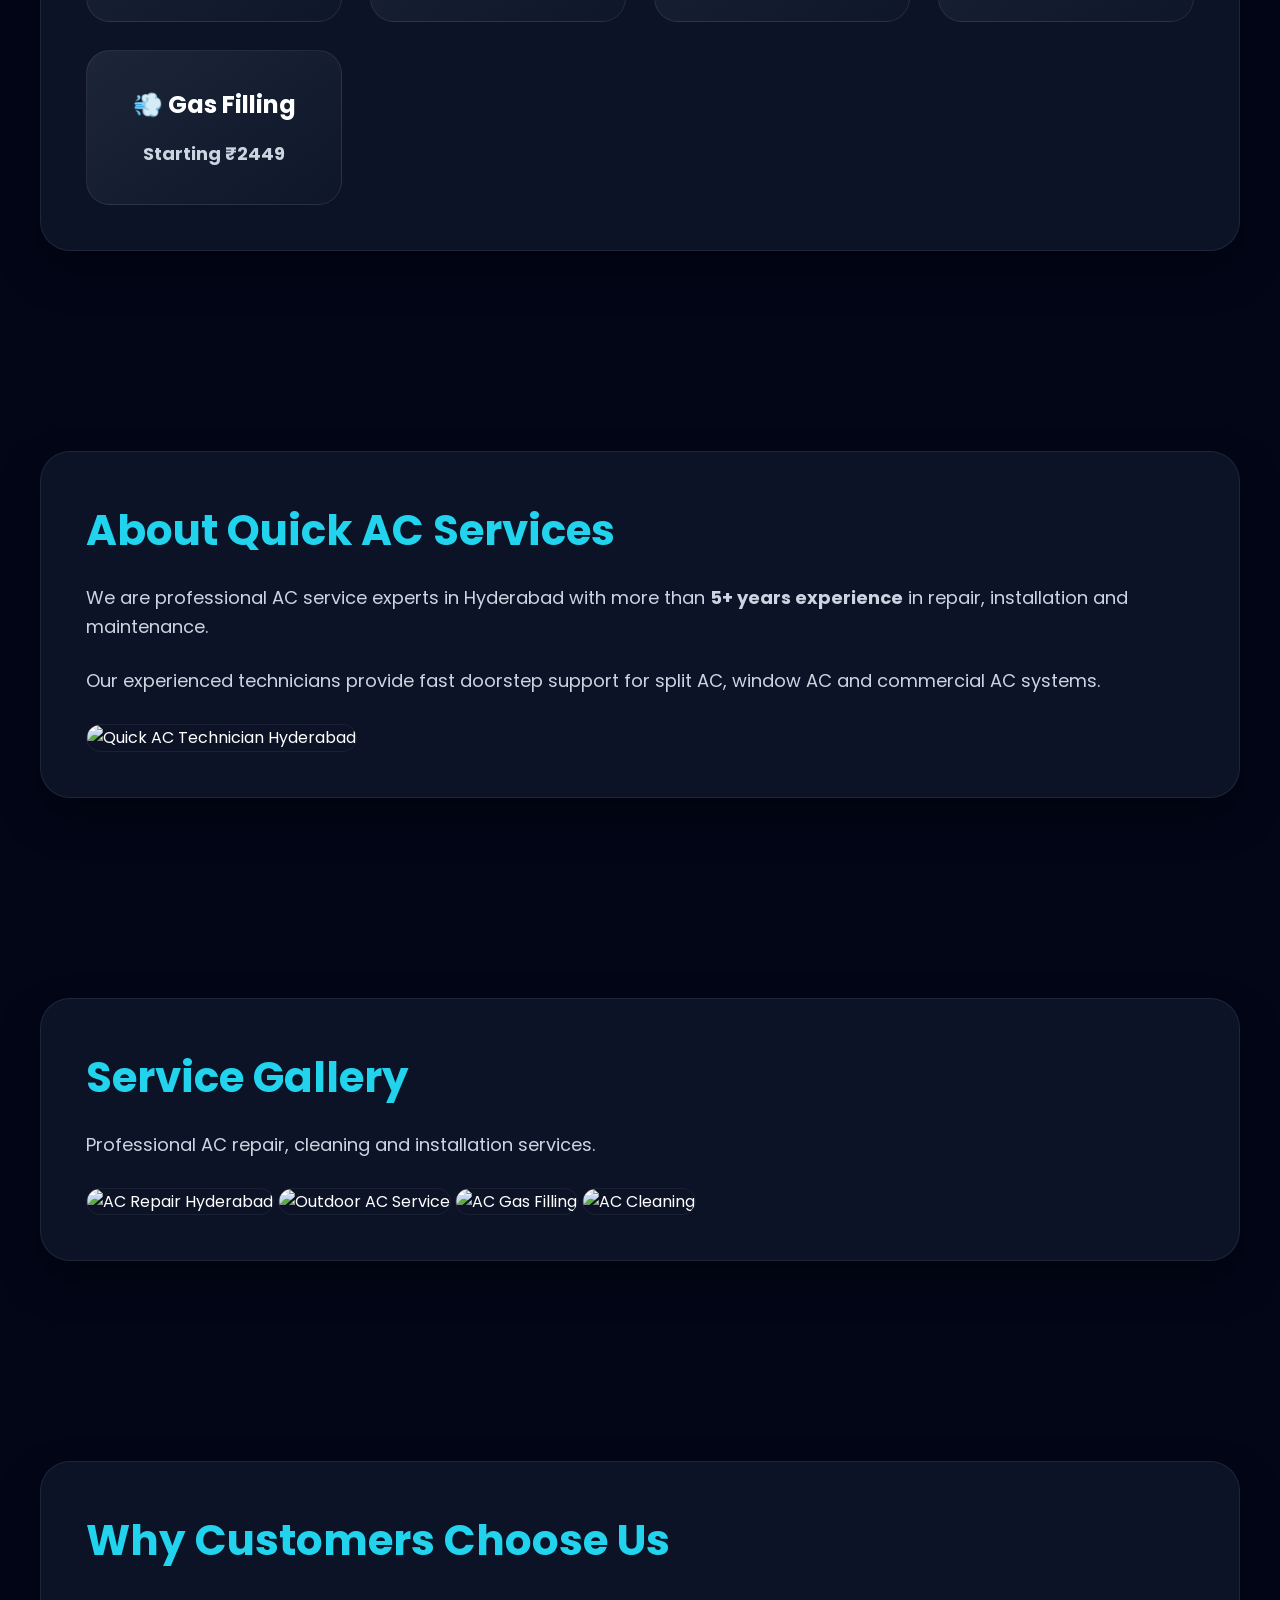
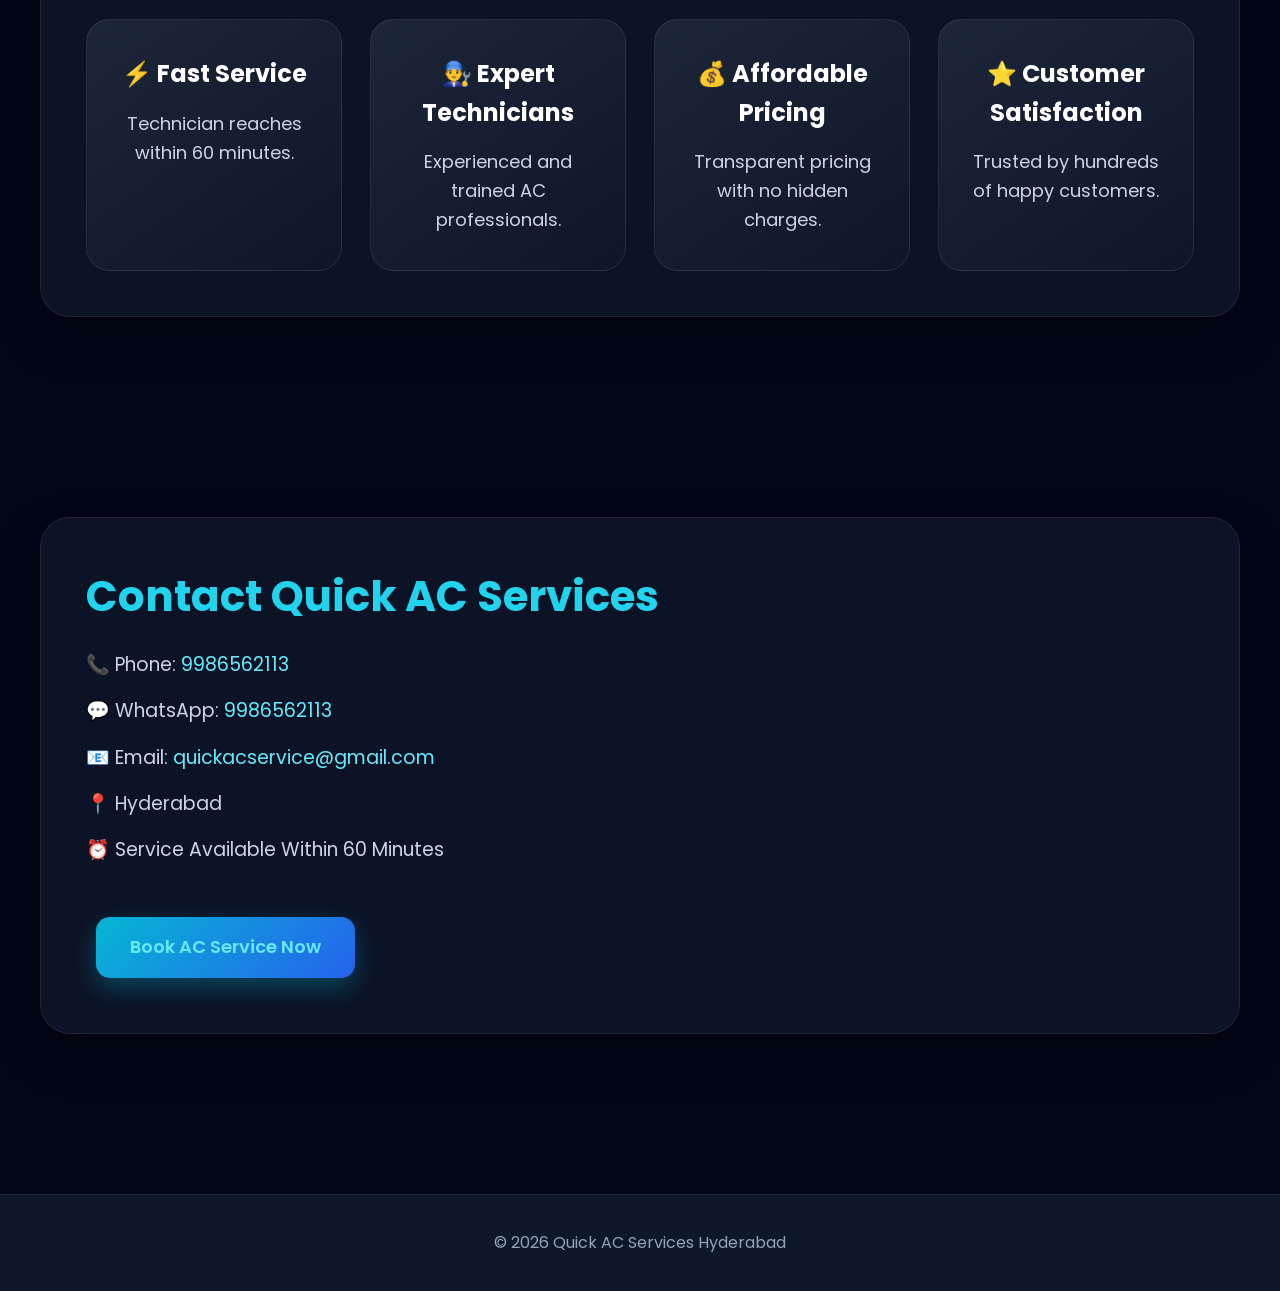
==== commit b22bc6f9: "Update index.html" ====
--- a/index.html
+++ b/index.html
@@ -98,7 +98,7 @@
     </a>
 
     <a class="btn"
-       href="https://wa.me/919986562113"
+       href="https://wa.me/919986562113?text=Hello%20Quick%20AC%20Services,%20I%20need%20AC%20service%20in%20Hyderabad.%20Please%20share%20details."
        target="_blank">
 
       💬 WhatsApp Booking
@@ -126,7 +126,7 @@
     </p>
 
     <div class="services-list">
-      
+
       <div class="service-box">
 
         <h3>🔍 Free Gas Check</h3>
@@ -327,7 +327,7 @@
 
     <p>
       💬 WhatsApp:
-      <a href="https://wa.me/919986562113"
+      <a href="https://wa.me/919986562113?text=Hello%20Quick%20AC%20Services,%20I%20need%20AC%20service."
          target="_blank">
 
         9986562113
@@ -355,7 +355,7 @@
     <br>
 
     <a class="btn"
-       href="https://wa.me/919986562113"
+       href="https://wa.me/919986562113?text=Hello%20Quick%20AC%20Services,%20I%20would%20like%20to%20book%20an%20AC%20service."
        target="_blank">
 
       Book AC Service Now
@@ -379,7 +379,7 @@
 <!-- FLOATING WHATSAPP BUTTON -->
 
 <a class="floating-whatsapp"
-   href="https://wa.me/919986562113"
+   href="https://wa.me/919986562113?text=Hello%20Quick%20AC%20Services,%20I%20need%20quick%20AC%20support."
    target="_blank">
 
   💬
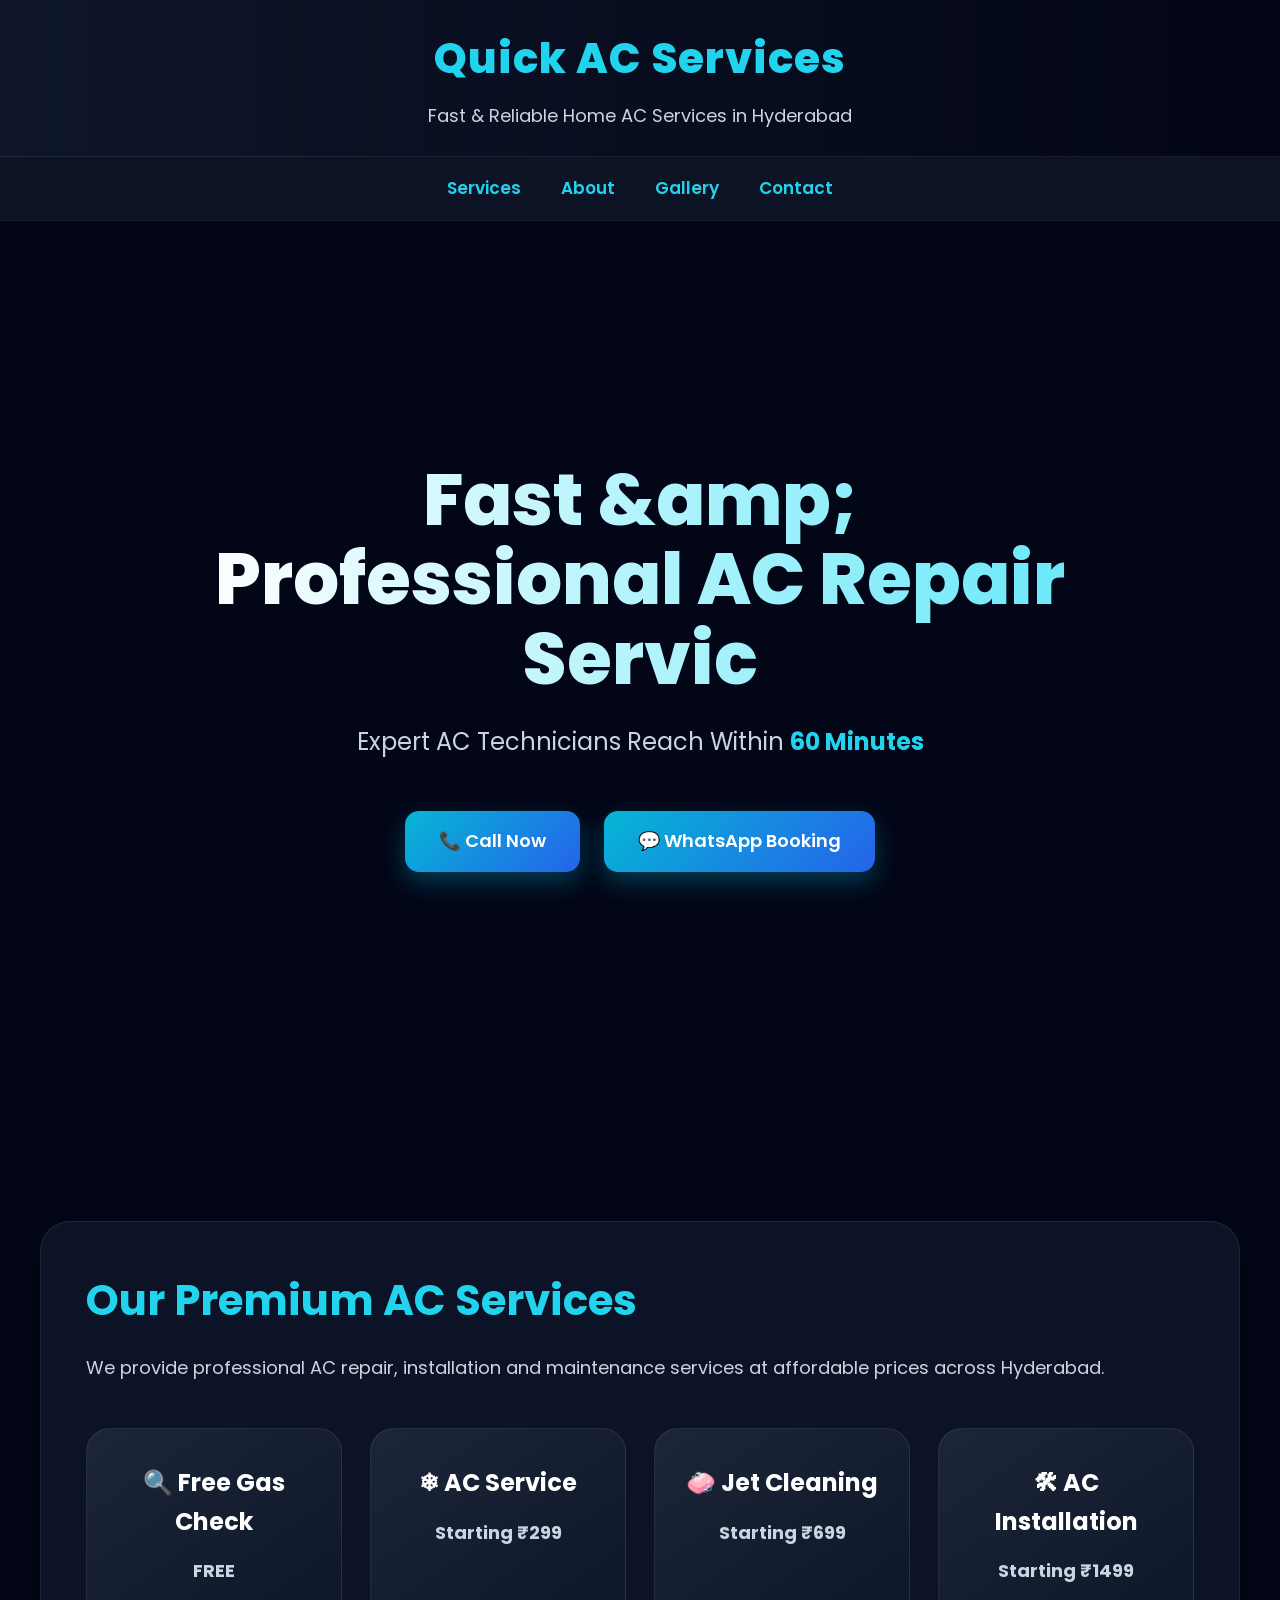
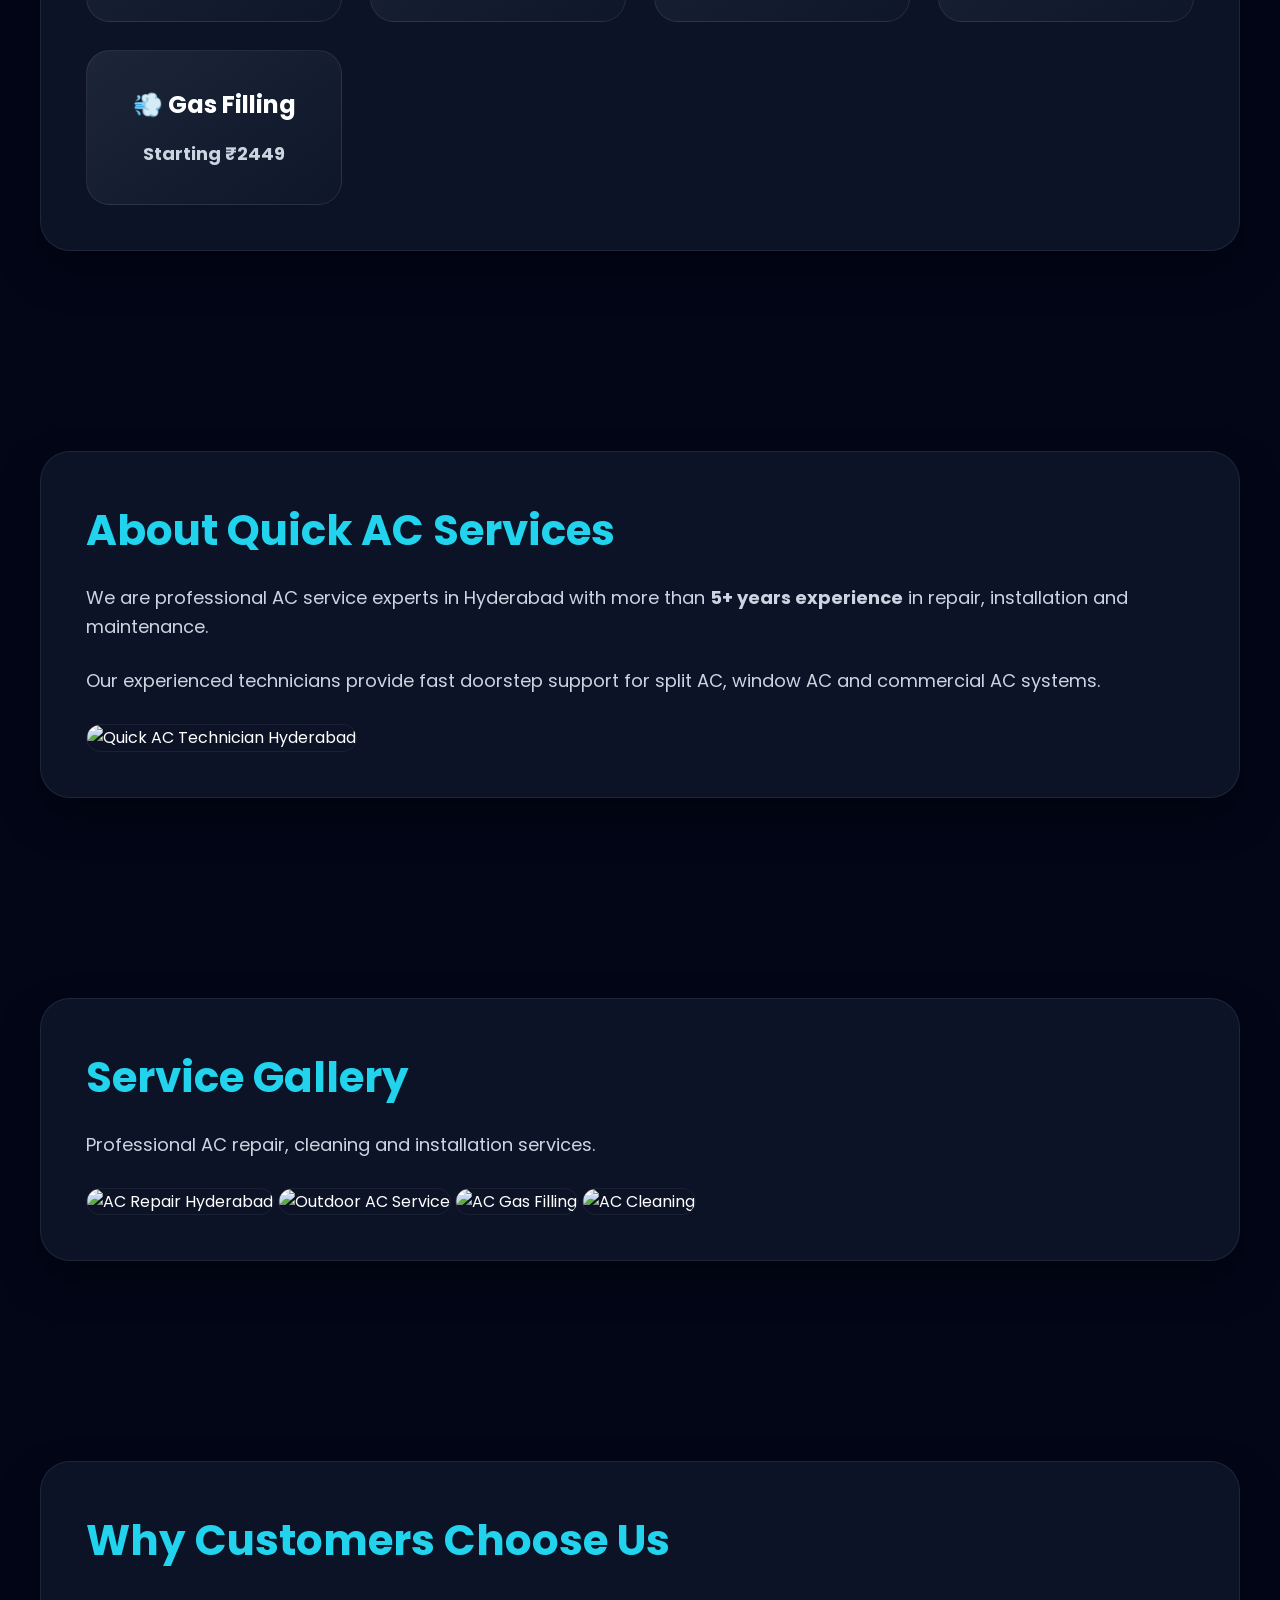
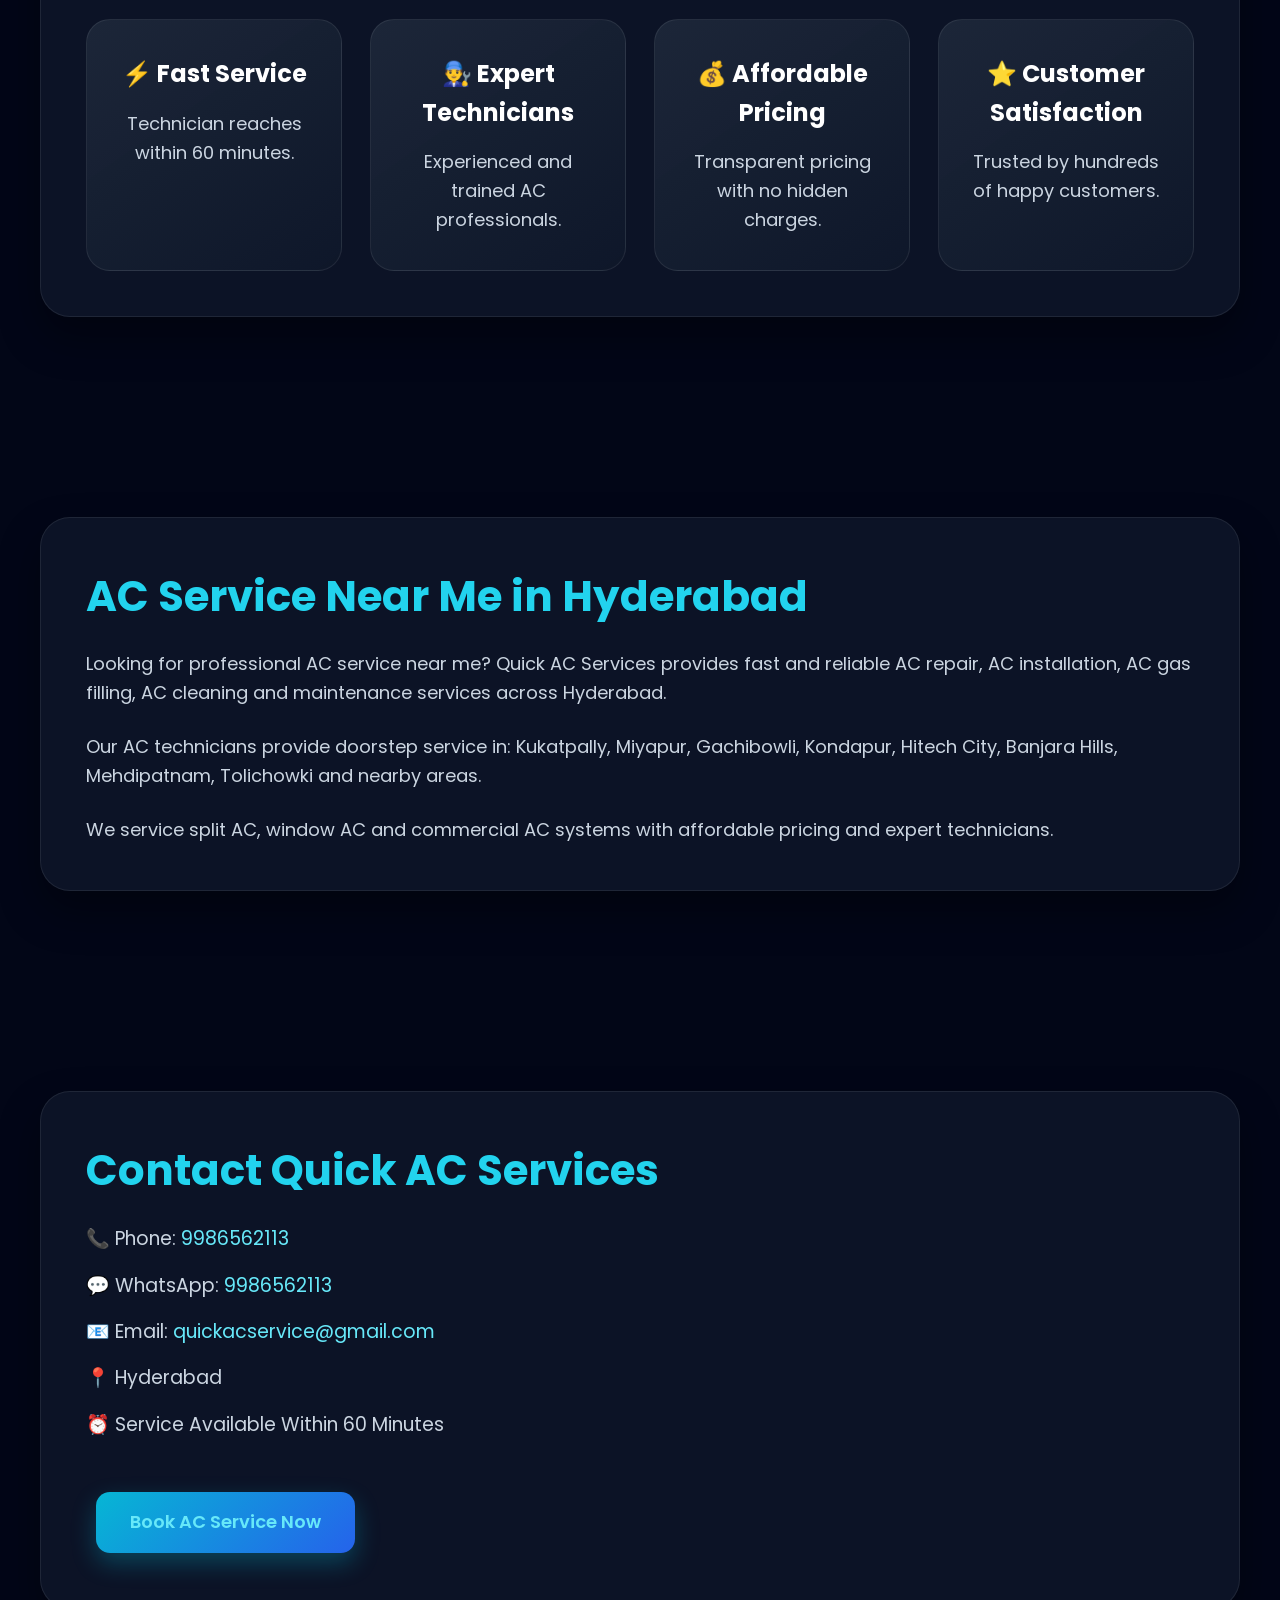
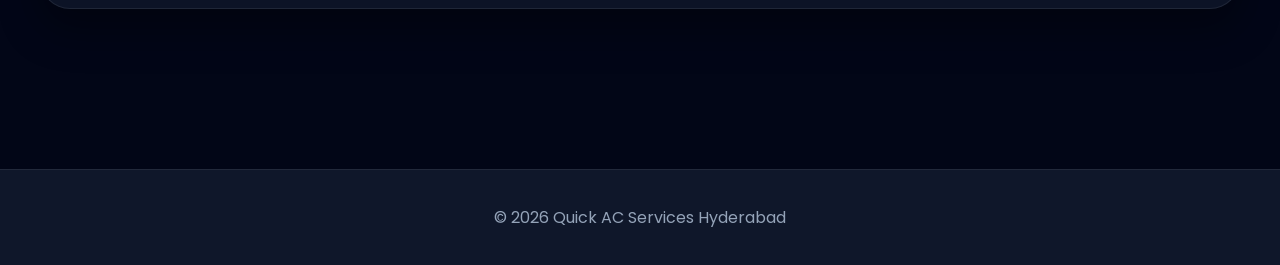
==== commit 7936e9b3: "Update index.html" ====
--- a/index.html
+++ b/index.html
@@ -16,7 +16,7 @@
         content="Quick AC Services Hyderabad provides fast AC repair, installation, gas filling, cleaning and maintenance services with expert technicians at your doorstep.">
 
   <meta name="keywords"
-        content="AC Repair Hyderabad, AC Installation Hyderabad, AC Gas Filling, AC Cleaning Services, Quick AC Services">
+        content="AC Repair Hyderabad, AC Installation Hyderabad, AC Gas Filling, AC Cleaning Services, Quick AC Services, AC Service Near Me">
 
   <meta name="robots"
         content="index, follow">
@@ -308,6 +308,43 @@
 
 </section>
 
+<!-- LOCAL SEO -->
+
+<section id="seo">
+
+  <div class="card">
+
+    <h2>
+      AC Service Near Me in Hyderabad
+    </h2>
+
+    <p>
+      Looking for professional AC service near me?
+      Quick AC Services provides fast and reliable
+      AC repair, AC installation, AC gas filling,
+      AC cleaning and maintenance services across Hyderabad.
+    </p>
+
+    <br>
+
+    <p>
+      Our AC technicians provide doorstep service in:
+      Kukatpally, Miyapur, Gachibowli,
+      Kondapur, Hitech City, Banjara Hills,
+      Mehdipatnam, Tolichowki and nearby areas.
+    </p>
+
+    <br>
+
+    <p>
+      We service split AC, window AC and commercial AC systems
+      with affordable pricing and expert technicians.
+    </p>
+
+  </div>
+
+</section>
+
 <!-- CONTACT -->
 
 <section id="contact">
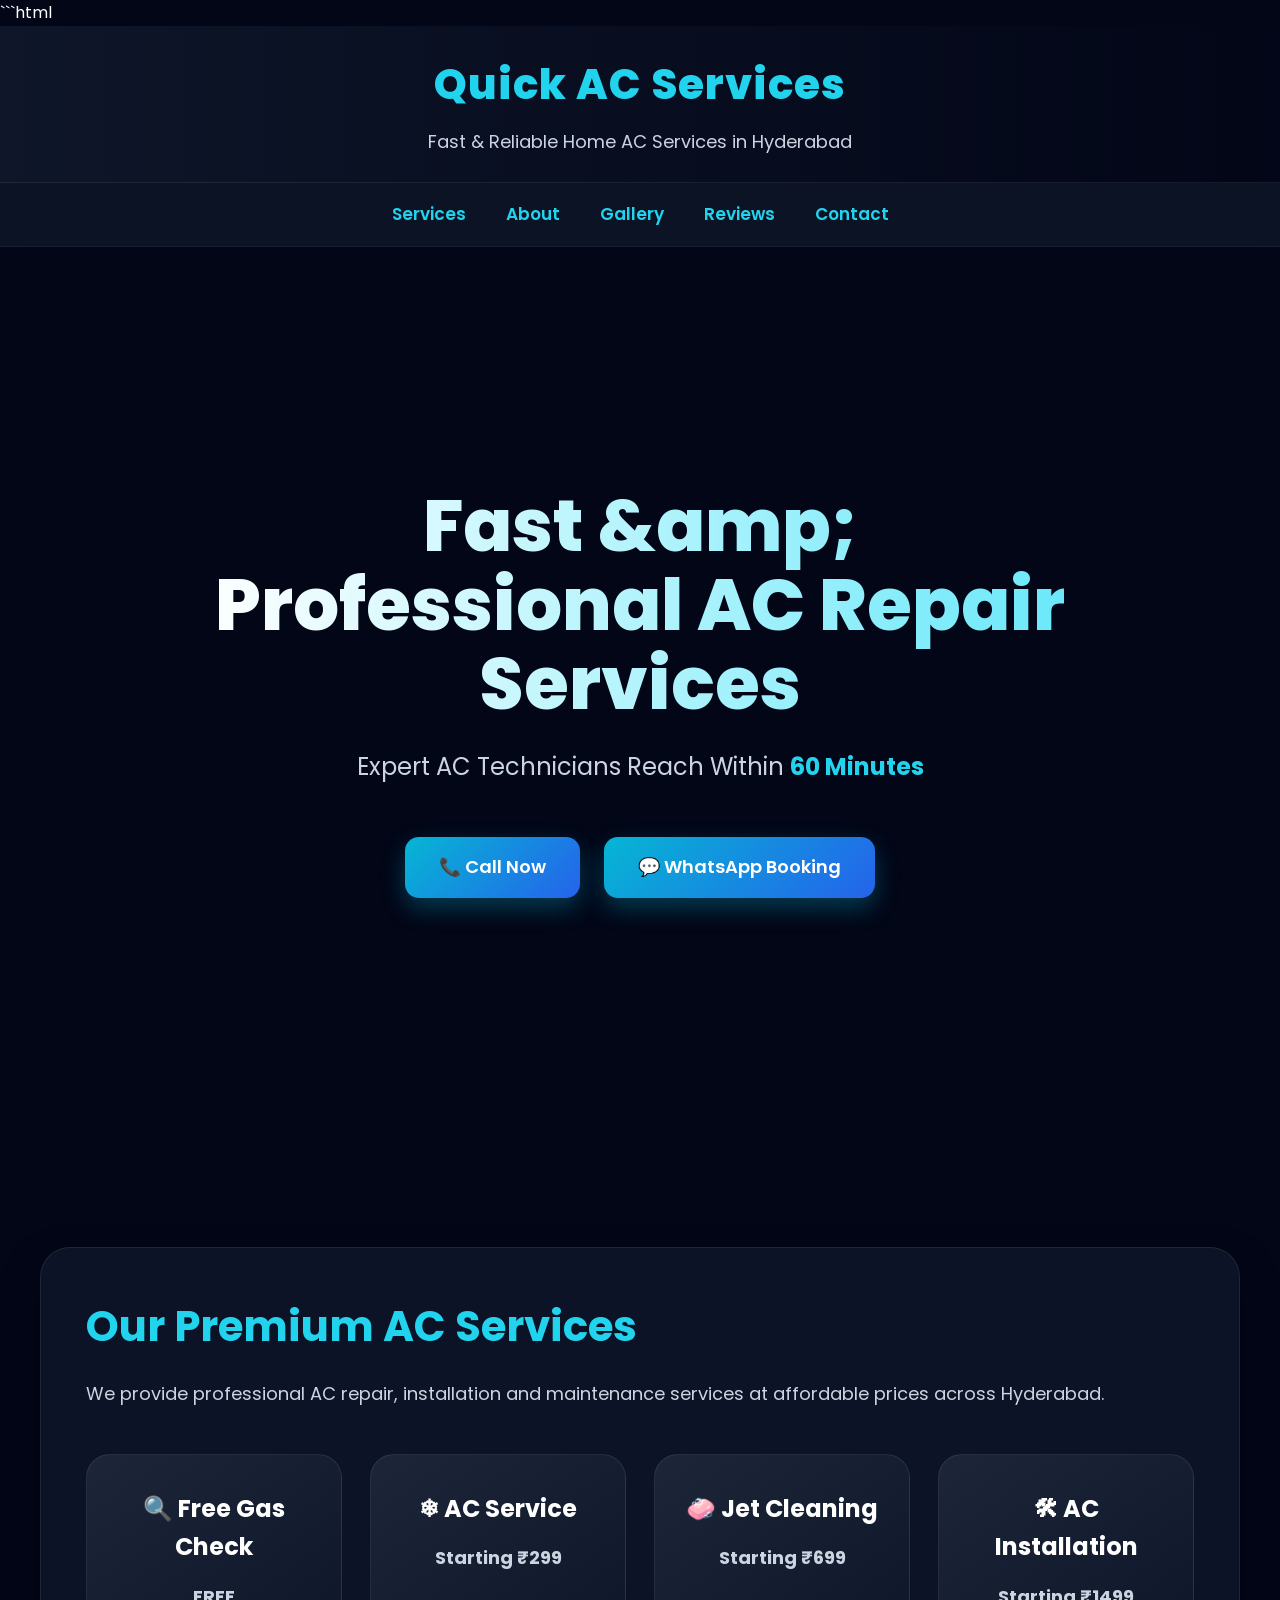
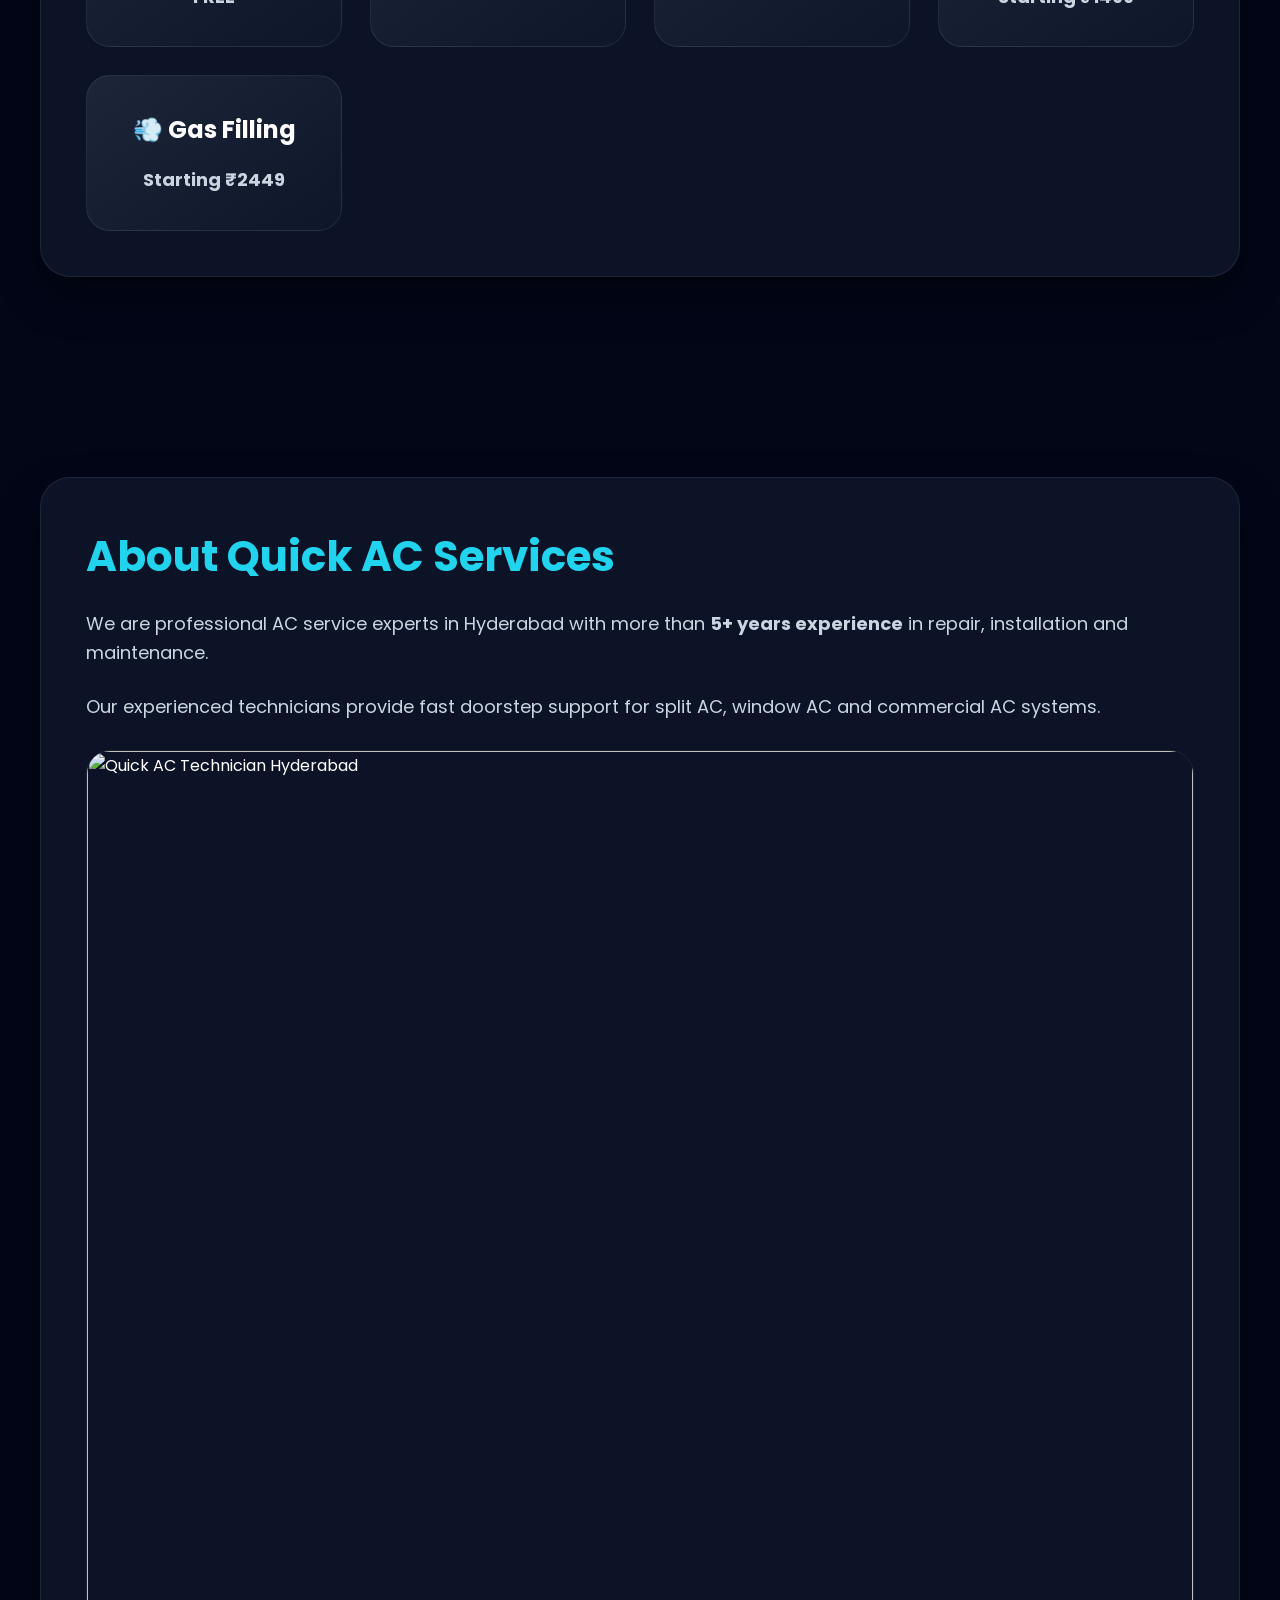
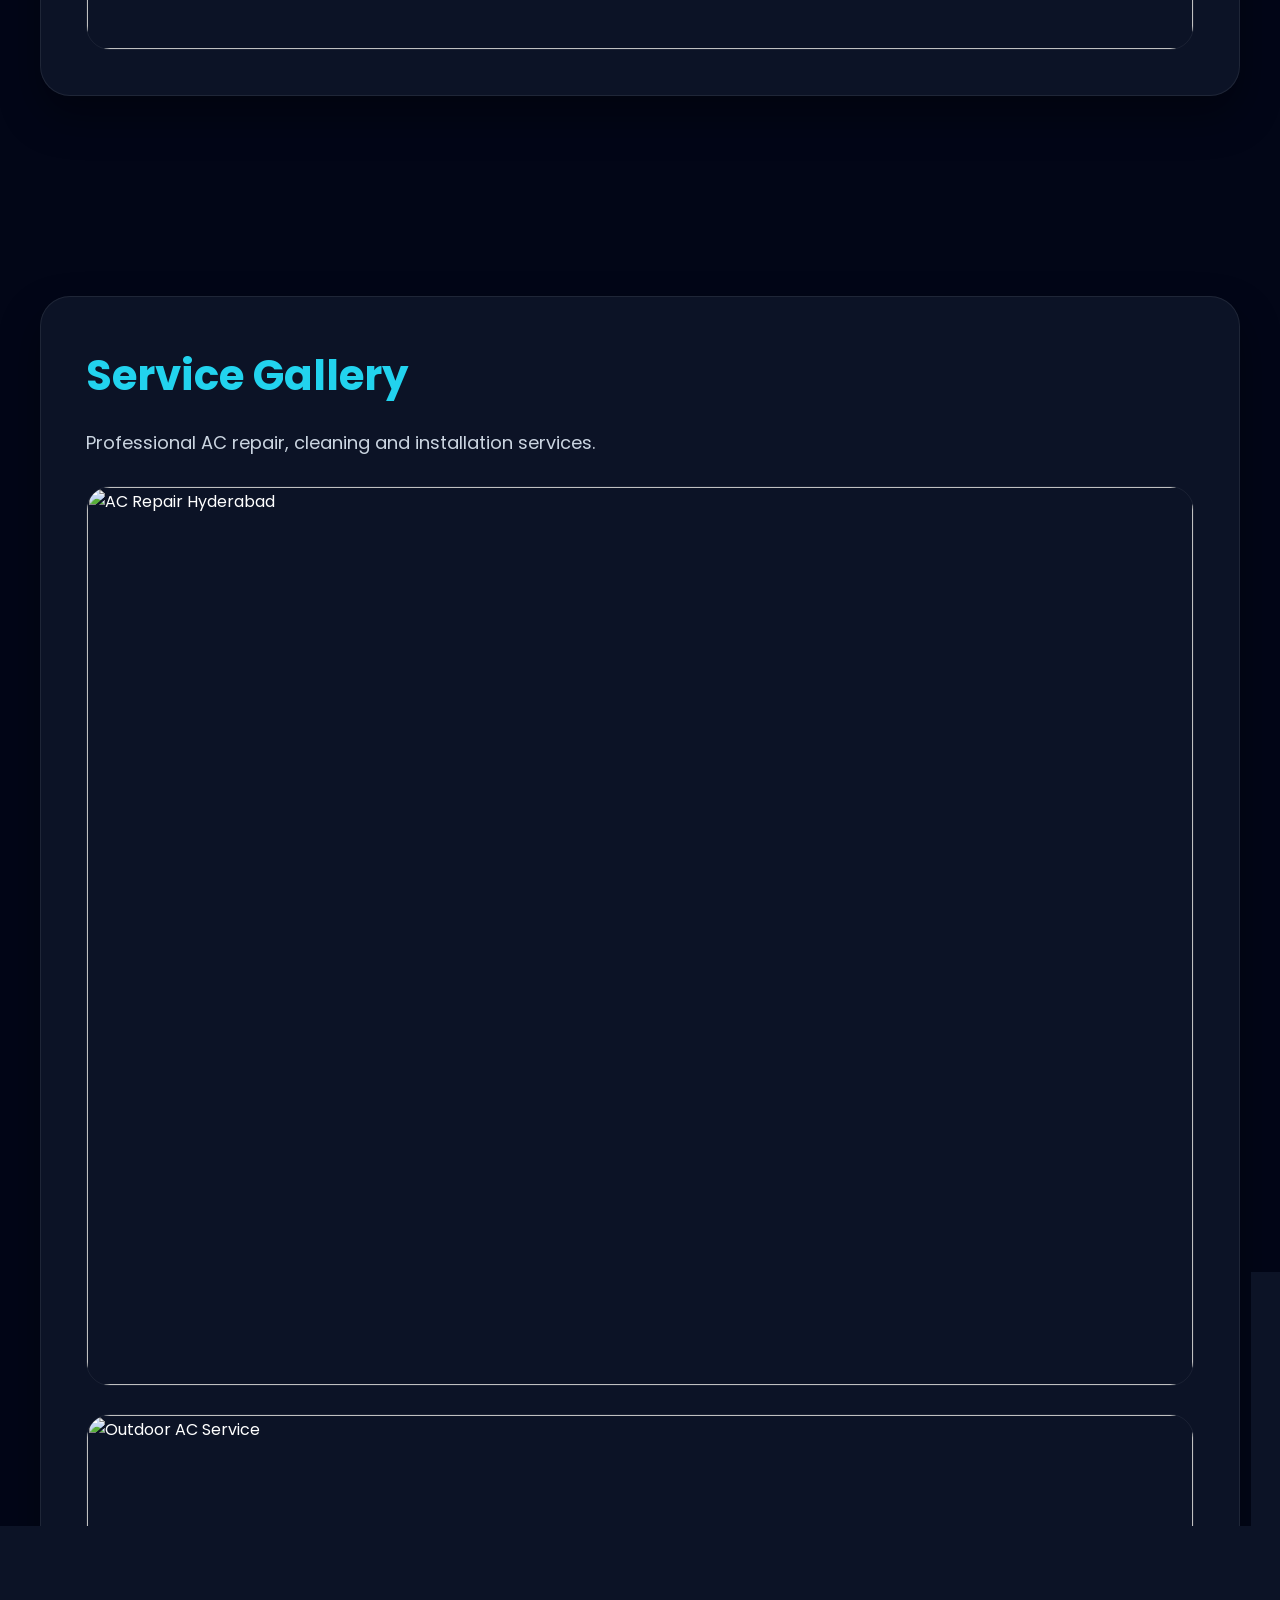
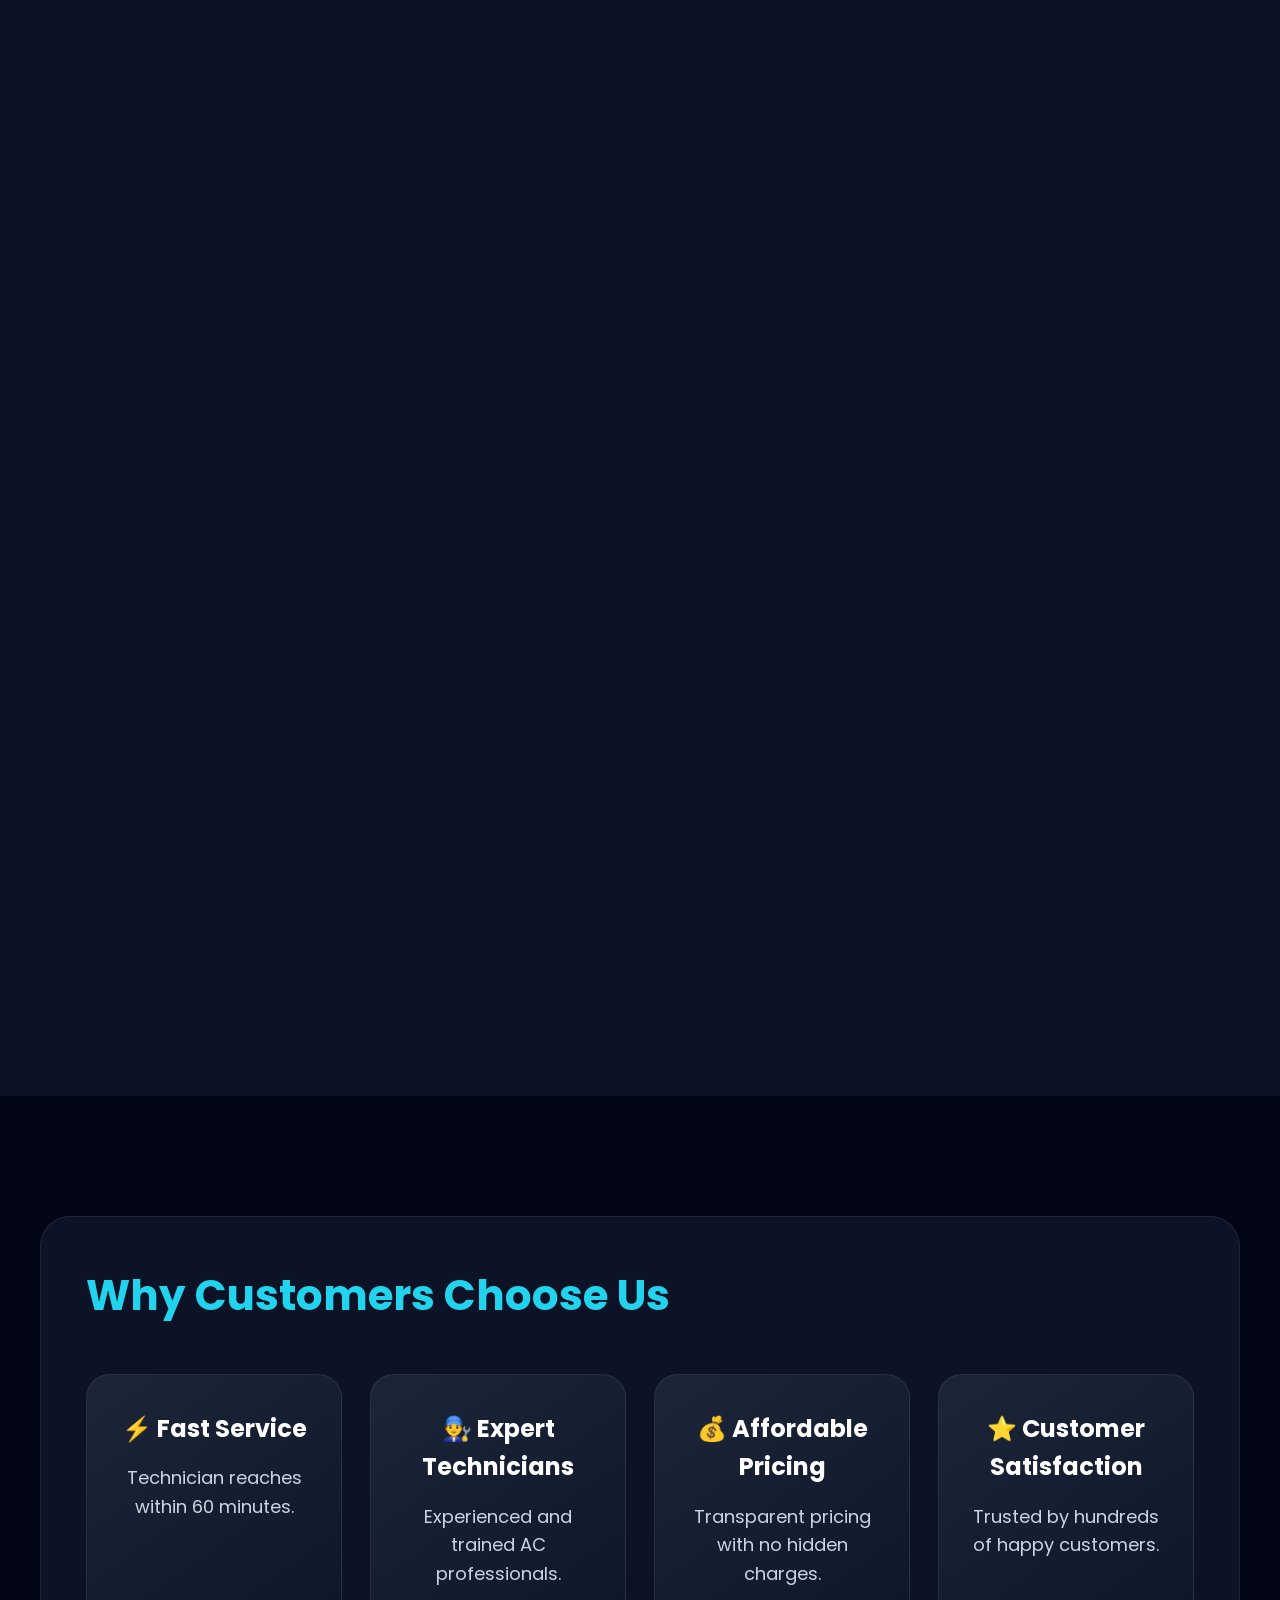
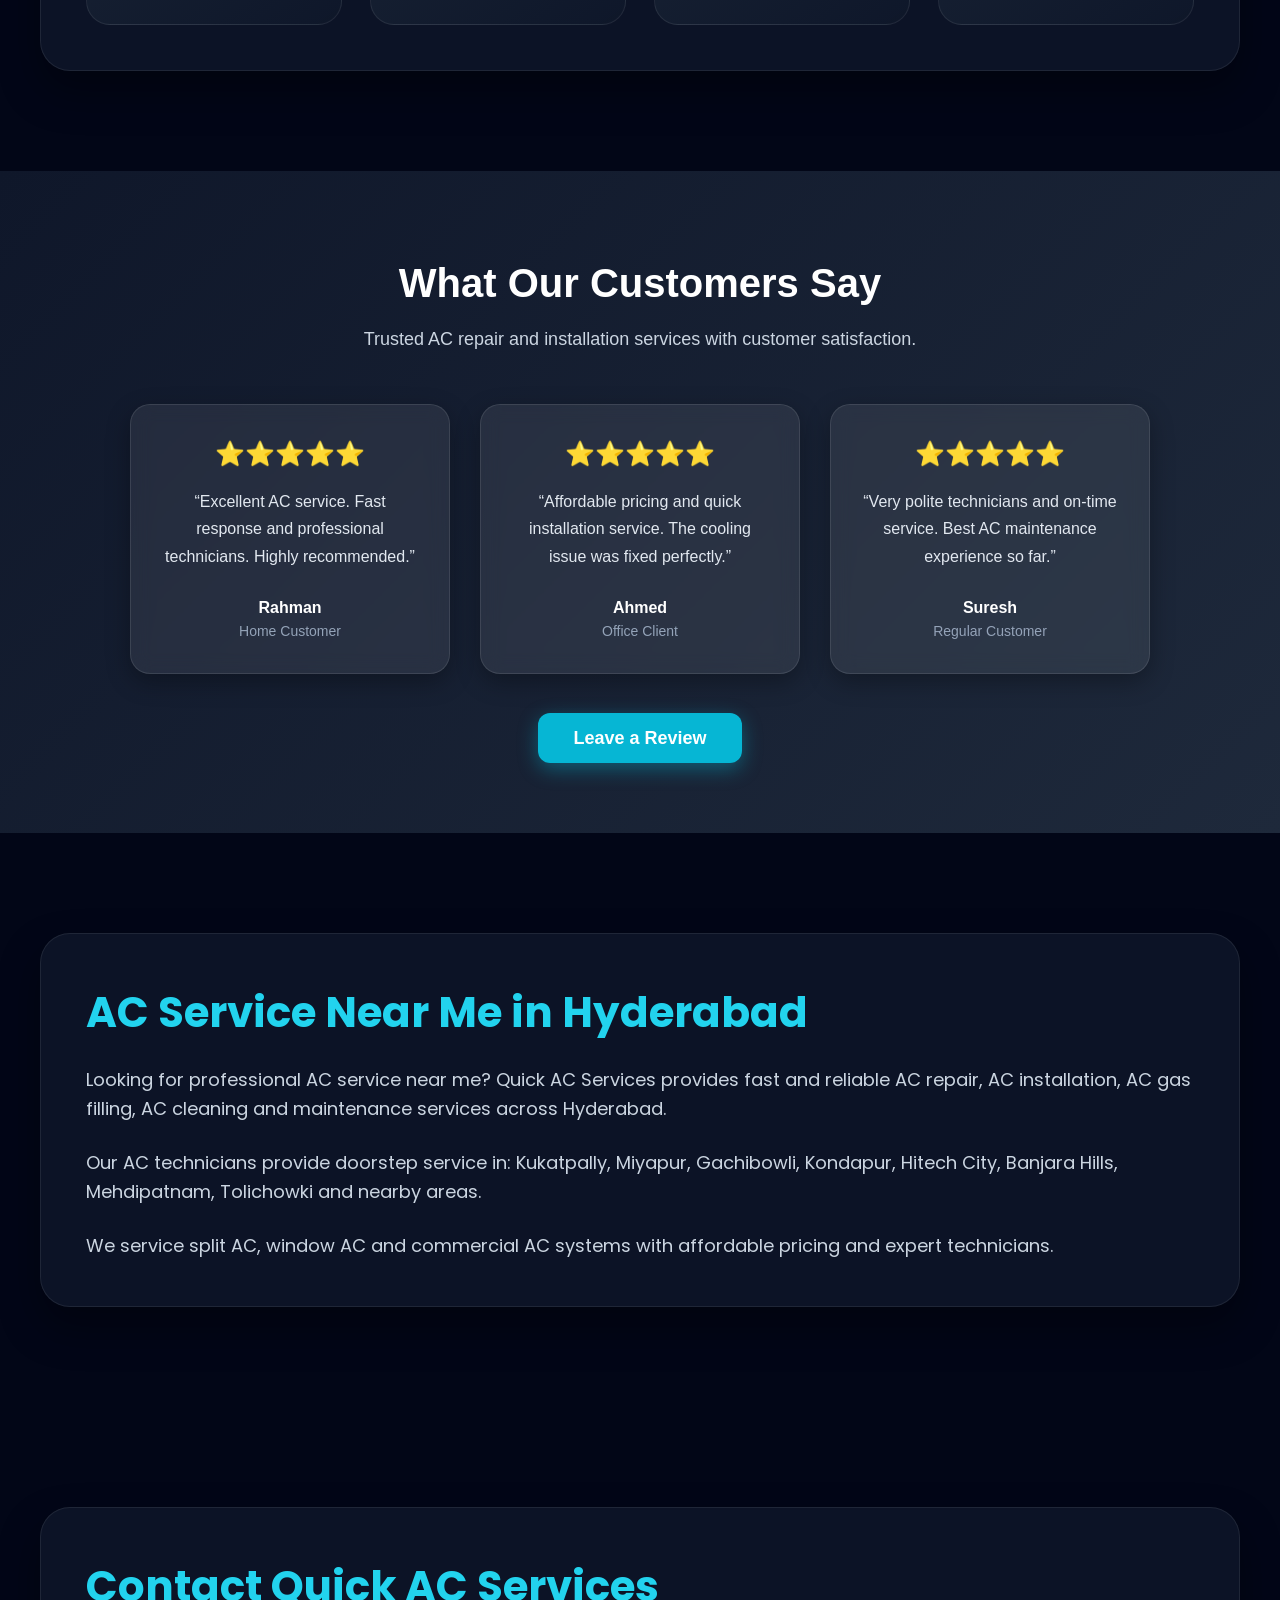
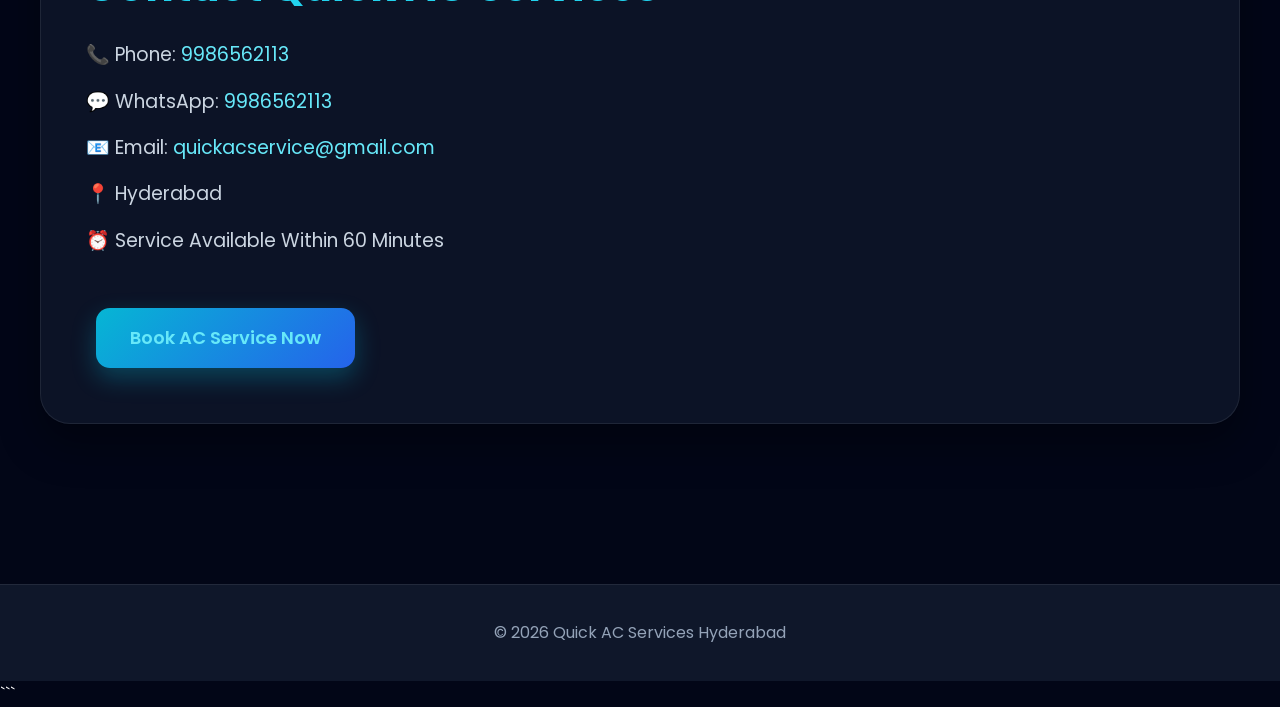
==== commit 0a594b63: "reviews section added index.html" ====
--- a/index.html
+++ b/index.html
@@ -1,3 +1,4 @@
+```html
 <!DOCTYPE html>
 <html lang="en">
 
@@ -70,6 +71,8 @@
   <a href="#about">About</a>
 
   <a href="#gallery">Gallery</a>
+
+  <a href="#reviews">Reviews</a>
 
   <a href="#contact">Contact</a>
 
@@ -308,6 +311,125 @@
 
 </section>
 
+<!-- PROFESSIONAL REVIEWS -->
+
+<section id="reviews" style="padding:80px 20px; background:linear-gradient(135deg,#0f172a,#1e293b); font-family:Arial,sans-serif; color:white;">
+
+  <div style="max-width:1200px; margin:auto; text-align:center;">
+
+    <h2 style="font-size:40px; margin-bottom:10px; color:#ffffff;">
+      What Our Customers Say
+    </h2>
+
+    <p style="color:#cbd5e1; margin-bottom:50px; font-size:18px;">
+      Trusted AC repair and installation services with customer satisfaction.
+    </p>
+
+    <div style="display:flex; flex-wrap:wrap; gap:30px; justify-content:center;">
+
+      <div style="background:rgba(255,255,255,0.08);
+                  backdrop-filter:blur(10px);
+                  border:1px solid rgba(255,255,255,0.1);
+                  border-radius:20px;
+                  padding:30px;
+                  width:320px;
+                  box-shadow:0 8px 25px rgba(0,0,0,0.3);">
+
+        <div style="font-size:24px; margin-bottom:15px;">⭐⭐⭐⭐⭐</div>
+
+        <p style="font-size:16px; line-height:1.7; color:#e2e8f0;">
+          “Excellent AC service. Fast response and professional technicians. Highly recommended.”
+        </p>
+
+        <div style="margin-top:25px;">
+
+          <h4 style="margin:0; color:#ffffff;">Rahman</h4>
+
+          <span style="color:#94a3b8; font-size:14px;">
+            Home Customer
+          </span>
+
+        </div>
+
+      </div>
+
+      <div style="background:rgba(255,255,255,0.08);
+                  backdrop-filter:blur(10px);
+                  border:1px solid rgba(255,255,255,0.1);
+                  border-radius:20px;
+                  padding:30px;
+                  width:320px;
+                  box-shadow:0 8px 25px rgba(0,0,0,0.3);">
+
+        <div style="font-size:24px; margin-bottom:15px;">⭐⭐⭐⭐⭐</div>
+
+        <p style="font-size:16px; line-height:1.7; color:#e2e8f0;">
+          “Affordable pricing and quick installation service. The cooling issue was fixed perfectly.”
+        </p>
+
+        <div style="margin-top:25px;">
+
+          <h4 style="margin:0; color:#ffffff;">Ahmed</h4>
+
+          <span style="color:#94a3b8; font-size:14px;">
+            Office Client
+          </span>
+
+        </div>
+
+      </div>
+
+      <div style="background:rgba(255,255,255,0.08);
+                  backdrop-filter:blur(10px);
+                  border:1px solid rgba(255,255,255,0.1);
+                  border-radius:20px;
+                  padding:30px;
+                  width:320px;
+                  box-shadow:0 8px 25px rgba(0,0,0,0.3);">
+
+        <div style="font-size:24px; margin-bottom:15px;">⭐⭐⭐⭐⭐</div>
+
+        <p style="font-size:16px; line-height:1.7; color:#e2e8f0;">
+          “Very polite technicians and on-time service. Best AC maintenance experience so far.”
+        </p>
+
+        <div style="margin-top:25px;">
+
+          <h4 style="margin:0; color:#ffffff;">Suresh</h4>
+
+          <span style="color:#94a3b8; font-size:14px;">
+            Regular Customer
+          </span>
+
+        </div>
+
+      </div>
+
+    </div>
+
+    <div style="margin-top:50px;">
+
+      <a href="https://wa.me/919986562113?text=Hello%20Quick%20AC%20Services,%20I%20want%20to%20leave%20a%20review."
+         target="_blank"
+         style="background:#06b6d4;
+                color:white;
+                padding:15px 35px;
+                border-radius:12px;
+                text-decoration:none;
+                font-size:18px;
+                font-weight:bold;
+                box-shadow:0 6px 20px rgba(6,182,212,0.4);">
+
+        Leave a Review
+
+      </a>
+
+    </div>
+
+  </div>
+
+</section>
+
 <!-- LOCAL SEO -->
 
 <section id="seo">
@@ -429,3 +551,4 @@
 
 </body>
 </html>
+```
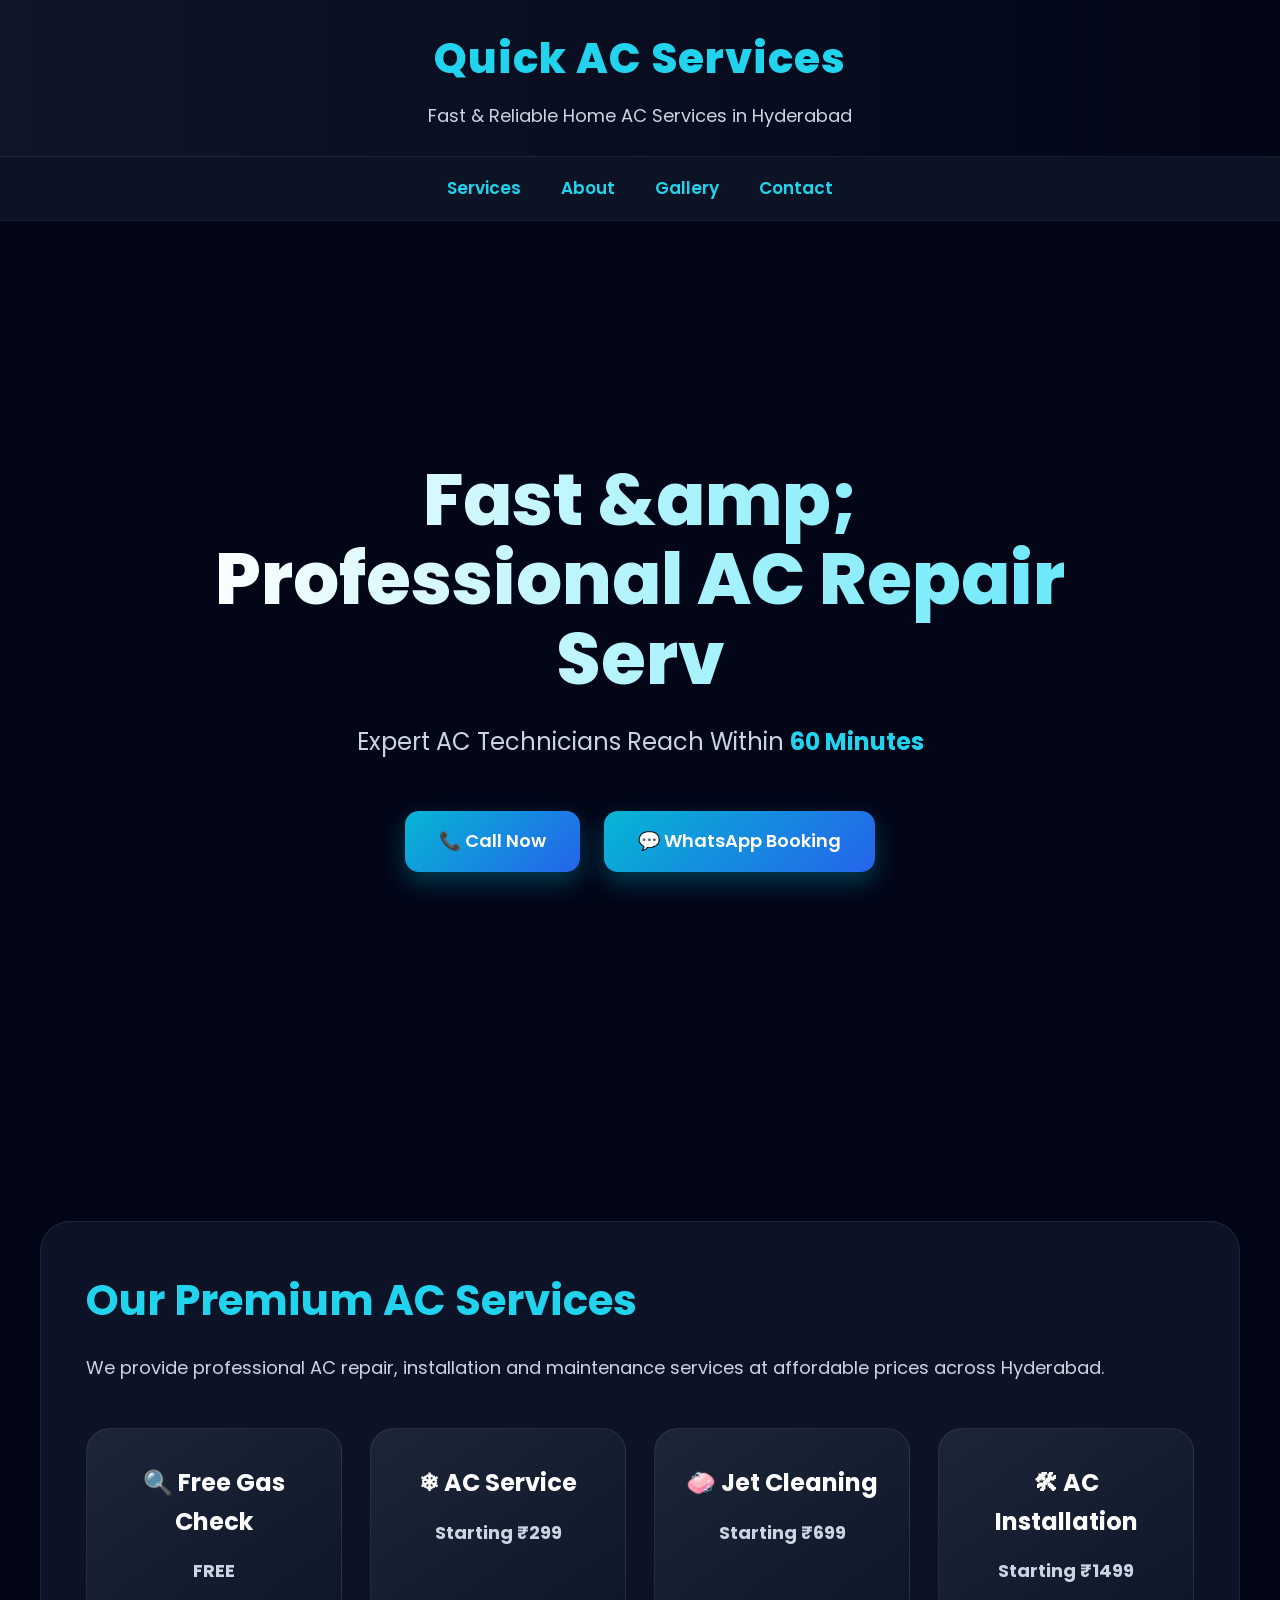
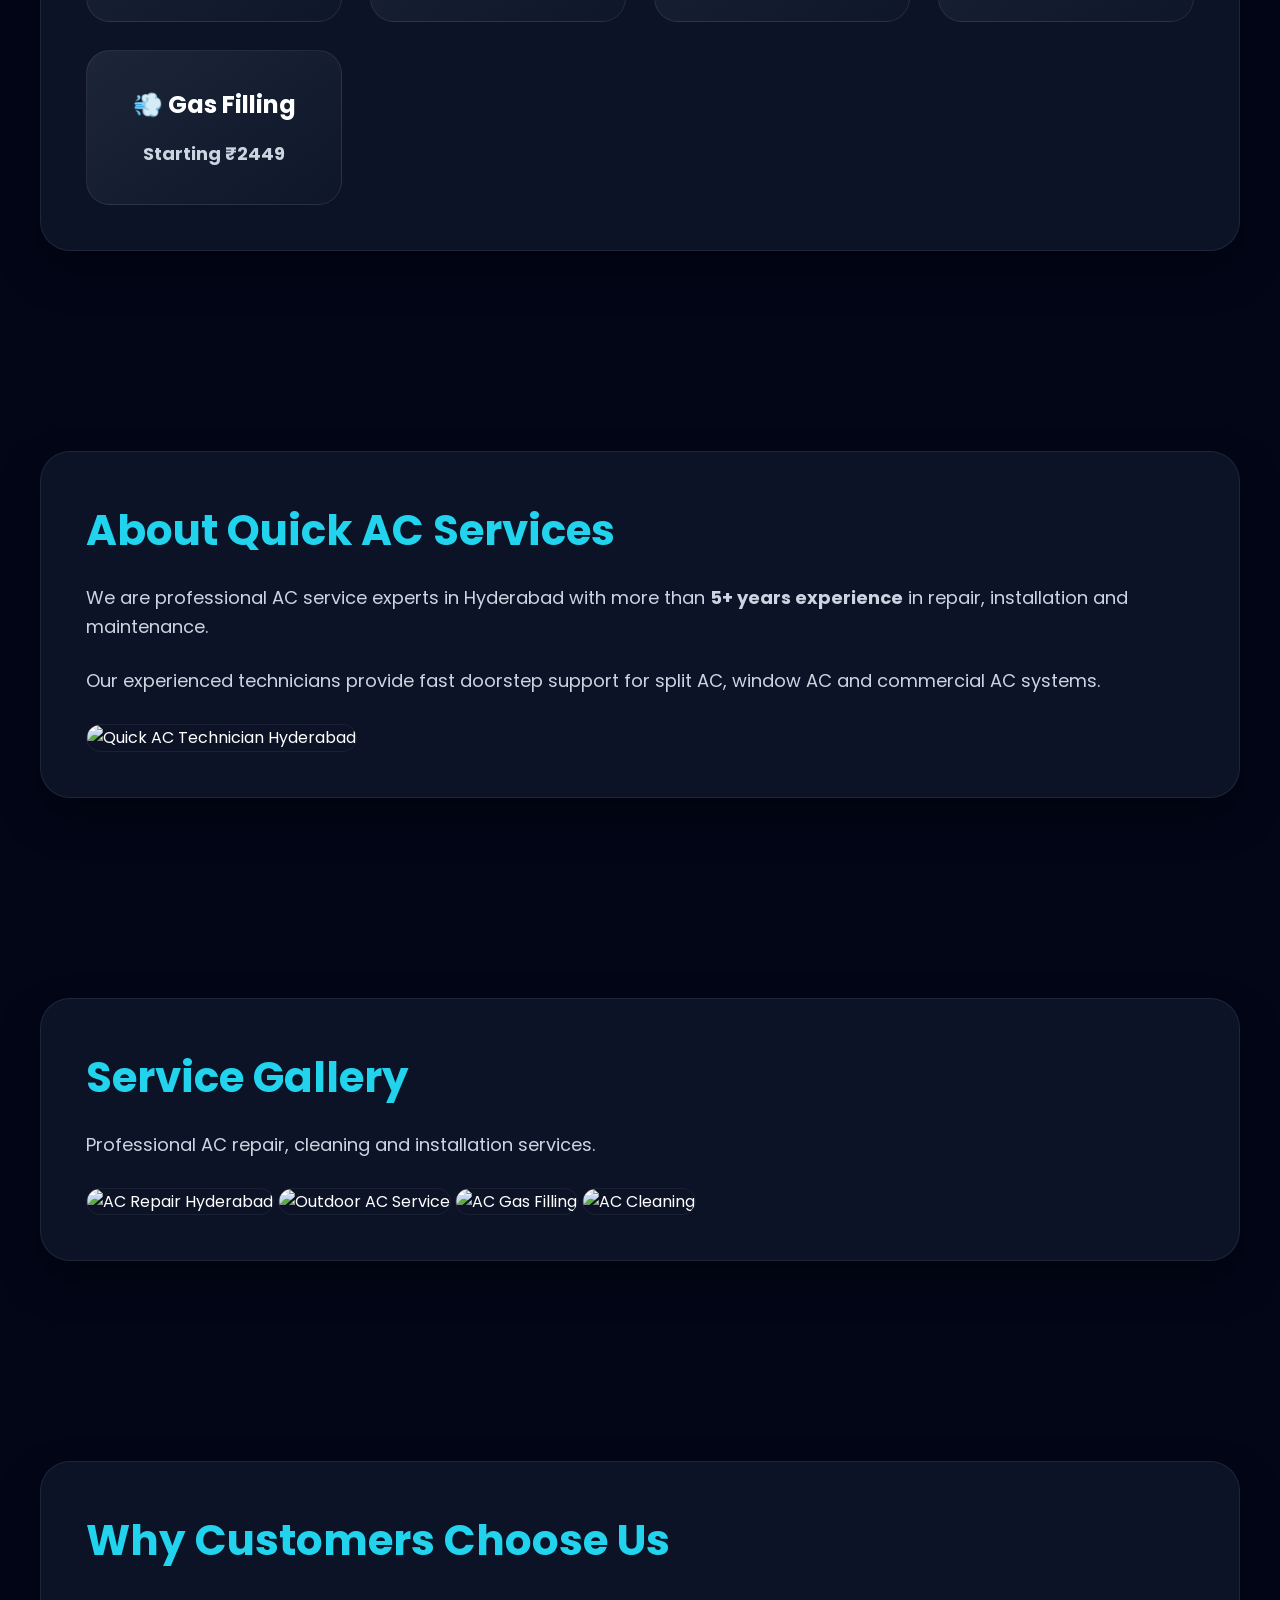
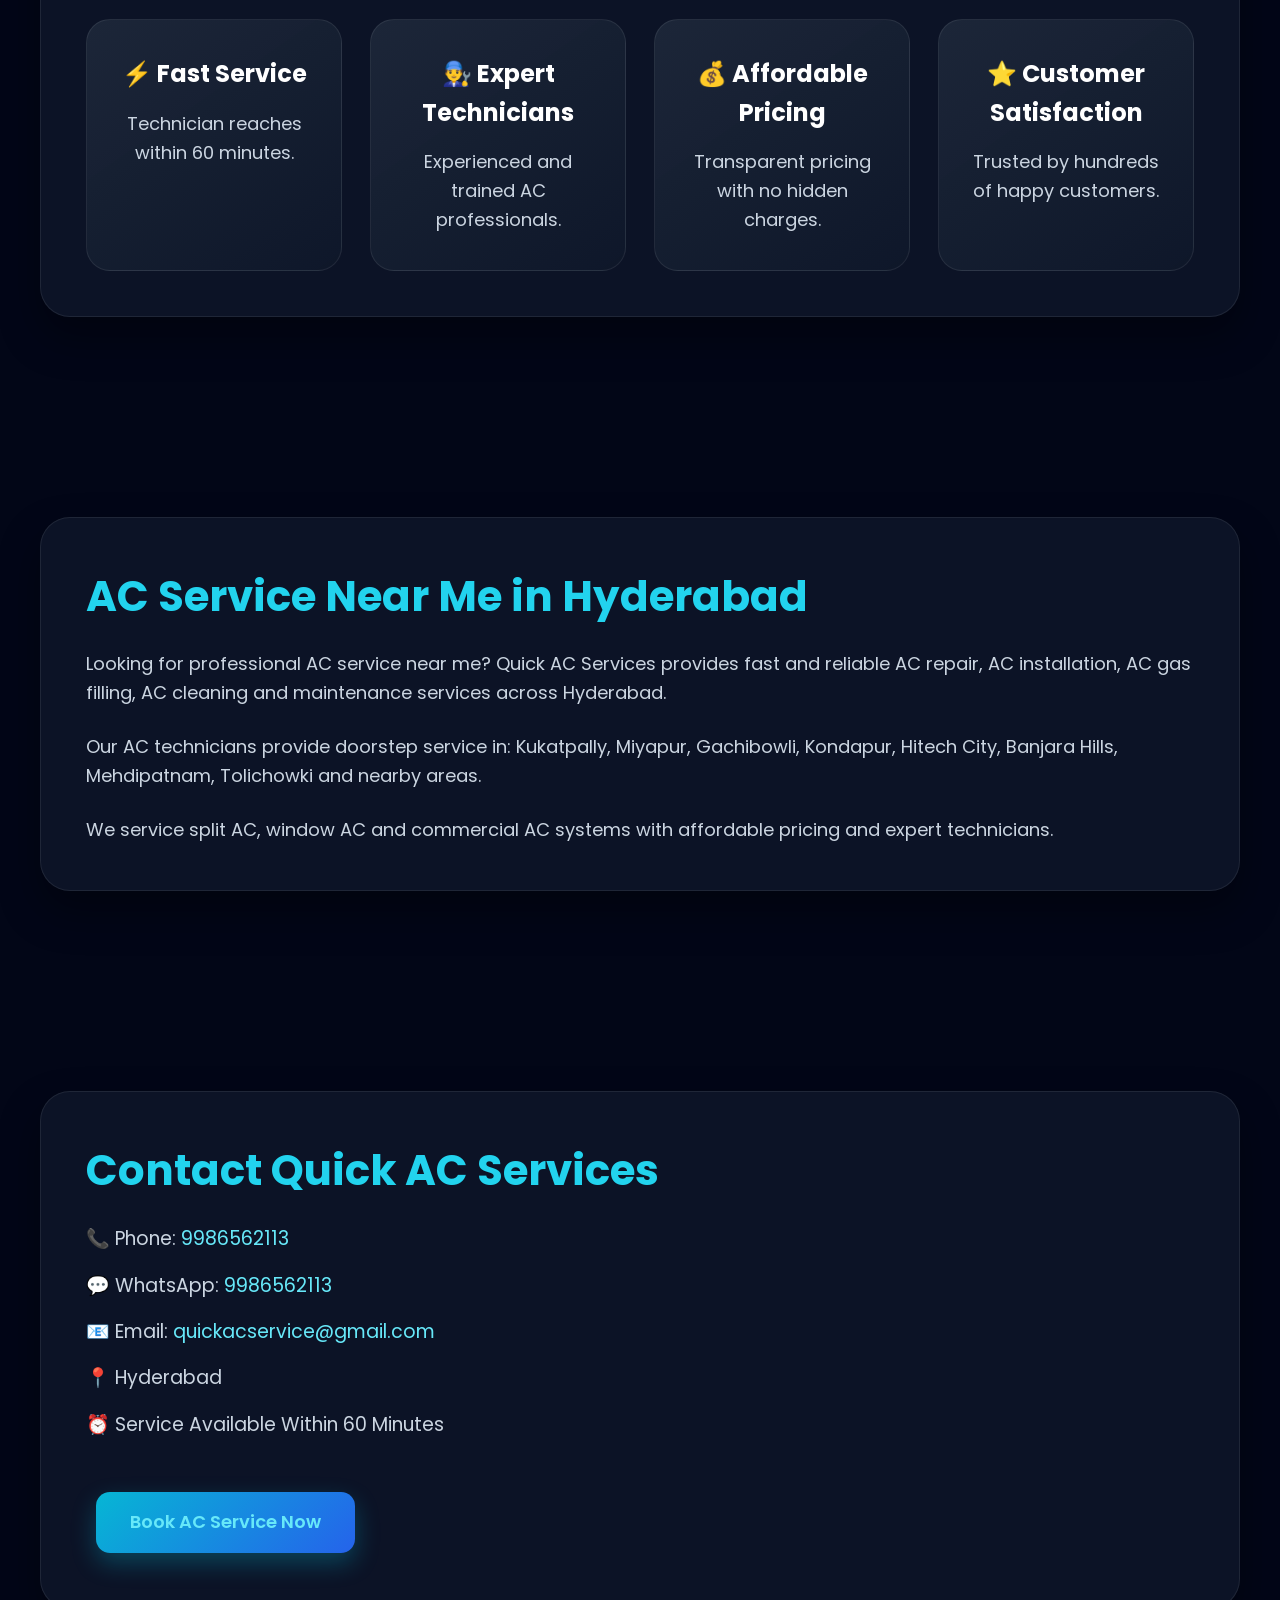
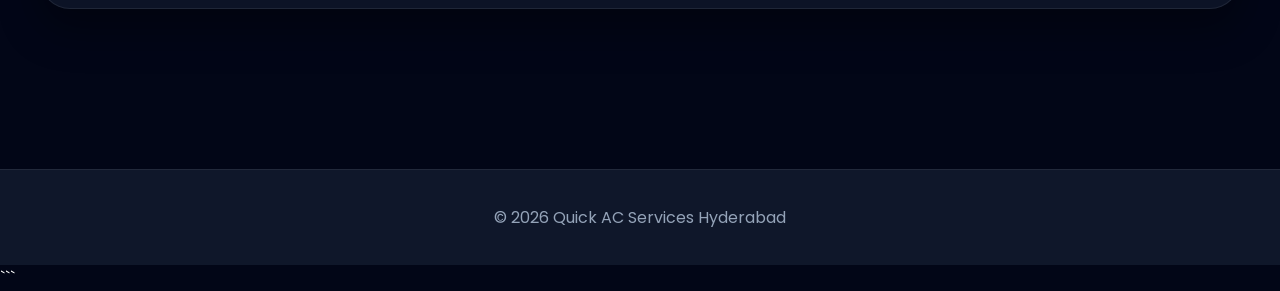
==== commit d536238b: "Update index.html" ====
--- a/index.html
+++ b/index.html
@@ -1,4 +1,3 @@
-```html
 <!DOCTYPE html>
 <html lang="en">
 
@@ -71,8 +70,6 @@
   <a href="#about">About</a>
 
   <a href="#gallery">Gallery</a>
-
-  <a href="#reviews">Reviews</a>
 
   <a href="#contact">Contact</a>
 
@@ -311,125 +308,6 @@
 
 </section>
 
-<!-- PROFESSIONAL REVIEWS -->
-
-<section id="reviews" style="padding:80px 20px; background:linear-gradient(135deg,#0f172a,#1e293b); font-family:Arial,sans-serif; color:white;">
-
-  <div style="max-width:1200px; margin:auto; text-align:center;">
-
-    <h2 style="font-size:40px; margin-bottom:10px; color:#ffffff;">
-      What Our Customers Say
-    </h2>
-
-    <p style="color:#cbd5e1; margin-bottom:50px; font-size:18px;">
-      Trusted AC repair and installation services with customer satisfaction.
-    </p>
-
-    <div style="display:flex; flex-wrap:wrap; gap:30px; justify-content:center;">
-
-      <div style="background:rgba(255,255,255,0.08);
-                  backdrop-filter:blur(10px);
-                  border:1px solid rgba(255,255,255,0.1);
-                  border-radius:20px;
-                  padding:30px;
-                  width:320px;
-                  box-shadow:0 8px 25px rgba(0,0,0,0.3);">
-
-        <div style="font-size:24px; margin-bottom:15px;">⭐⭐⭐⭐⭐</div>
-
-        <p style="font-size:16px; line-height:1.7; color:#e2e8f0;">
-          “Excellent AC service. Fast response and professional technicians. Highly recommended.”
-        </p>
-
-        <div style="margin-top:25px;">
-
-          <h4 style="margin:0; color:#ffffff;">Rahman</h4>
-
-          <span style="color:#94a3b8; font-size:14px;">
-            Home Customer
-          </span>
-
-        </div>
-
-      </div>
-
-      <div style="background:rgba(255,255,255,0.08);
-                  backdrop-filter:blur(10px);
-                  border:1px solid rgba(255,255,255,0.1);
-                  border-radius:20px;
-                  padding:30px;
-                  width:320px;
-                  box-shadow:0 8px 25px rgba(0,0,0,0.3);">
-
-        <div style="font-size:24px; margin-bottom:15px;">⭐⭐⭐⭐⭐</div>
-
-        <p style="font-size:16px; line-height:1.7; color:#e2e8f0;">
-          “Affordable pricing and quick installation service. The cooling issue was fixed perfectly.”
-        </p>
-
-        <div style="margin-top:25px;">
-
-          <h4 style="margin:0; color:#ffffff;">Ahmed</h4>
-
-          <span style="color:#94a3b8; font-size:14px;">
-            Office Client
-          </span>
-
-        </div>
-
-      </div>
-
-      <div style="background:rgba(255,255,255,0.08);
-                  backdrop-filter:blur(10px);
-                  border:1px solid rgba(255,255,255,0.1);
-                  border-radius:20px;
-                  padding:30px;
-                  width:320px;
-                  box-shadow:0 8px 25px rgba(0,0,0,0.3);">
-
-        <div style="font-size:24px; margin-bottom:15px;">⭐⭐⭐⭐⭐</div>
-
-        <p style="font-size:16px; line-height:1.7; color:#e2e8f0;">
-          “Very polite technicians and on-time service. Best AC maintenance experience so far.”
-        </p>
-
-        <div style="margin-top:25px;">
-
-          <h4 style="margin:0; color:#ffffff;">Suresh</h4>
-
-          <span style="color:#94a3b8; font-size:14px;">
-            Regular Customer
-          </span>
-
-        </div>
-
-      </div>
-
-    </div>
-
-    <div style="margin-top:50px;">
-
-      <a href="https://wa.me/919986562113?text=Hello%20Quick%20AC%20Services,%20I%20want%20to%20leave%20a%20review."
-         target="_blank"
-         style="background:#06b6d4;
-                color:white;
-                padding:15px 35px;
-                border-radius:12px;
-                text-decoration:none;
-                font-size:18px;
-                font-weight:bold;
-                box-shadow:0 6px 20px rgba(6,182,212,0.4);">
-
-        Leave a Review
-
-      </a>
-
-    </div>
-
-  </div>
-
-</section>
-
 <!-- LOCAL SEO -->
 
 <section id="seo">
